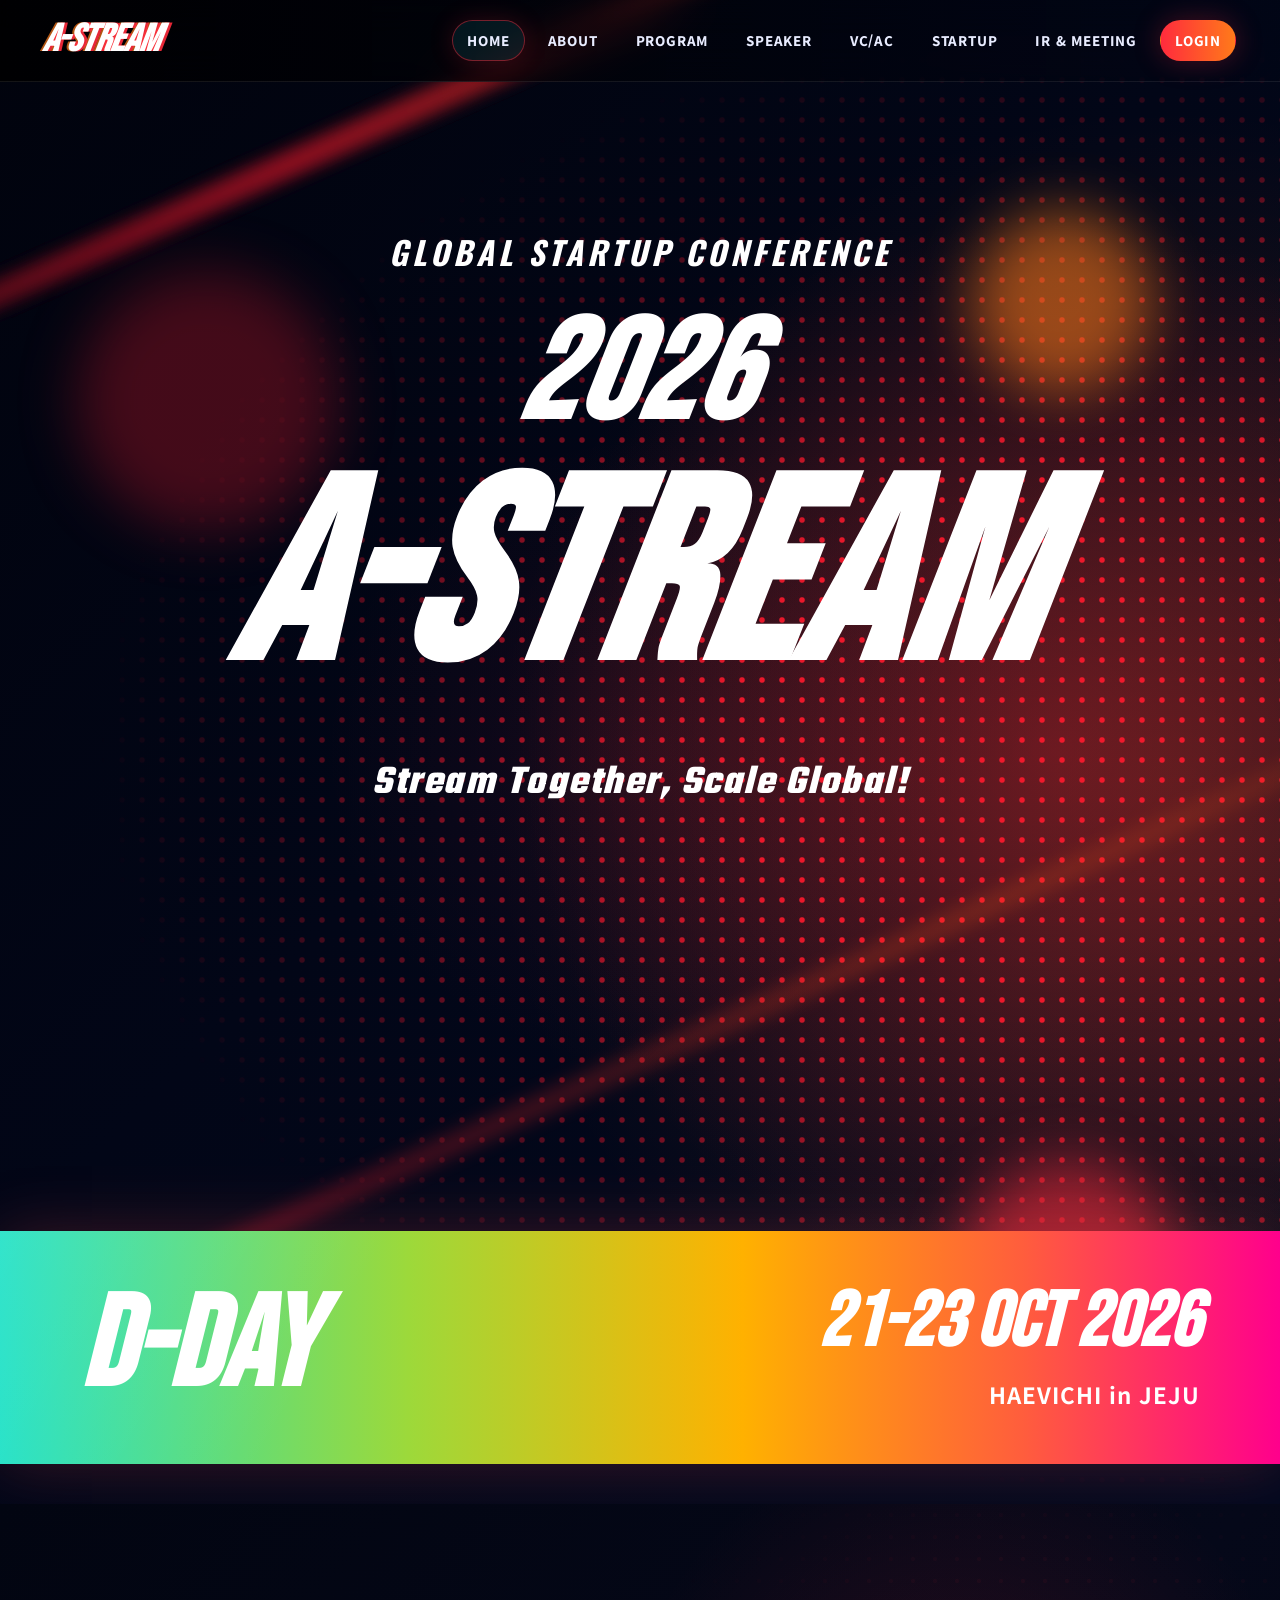
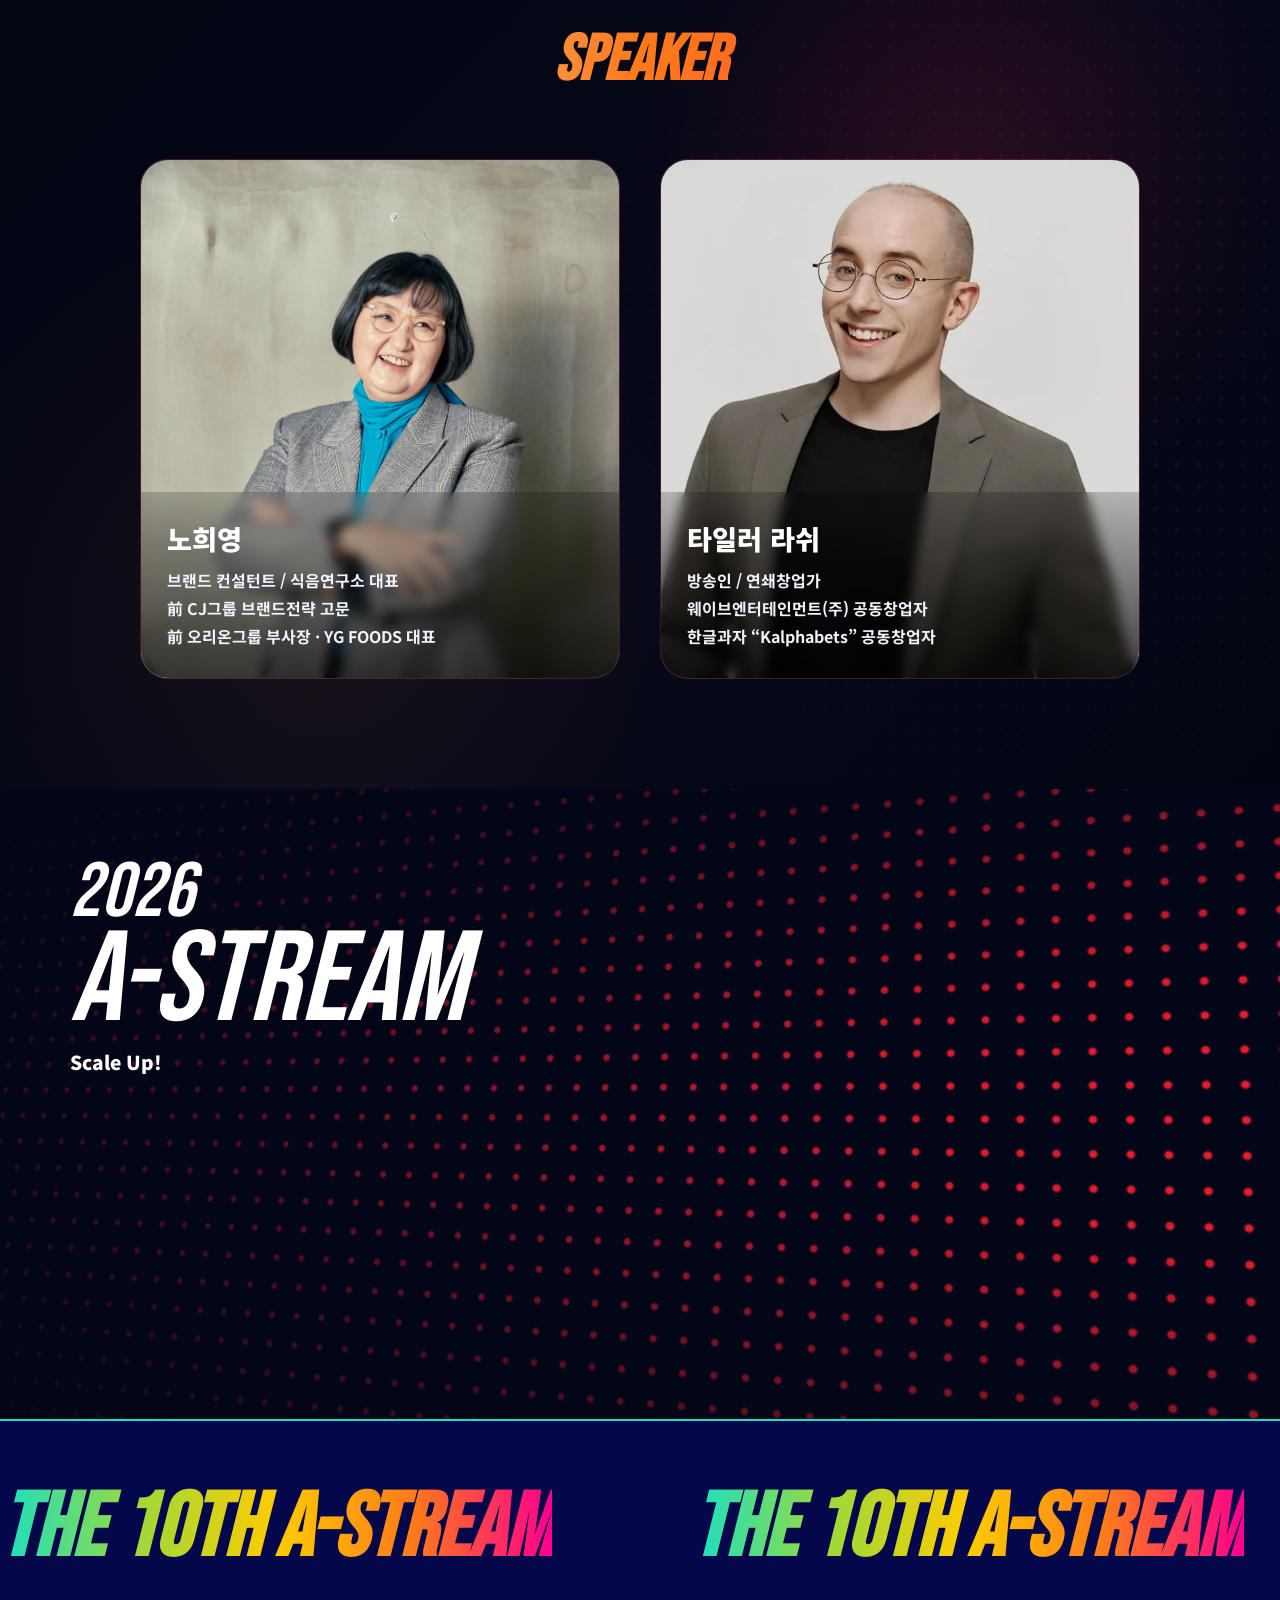
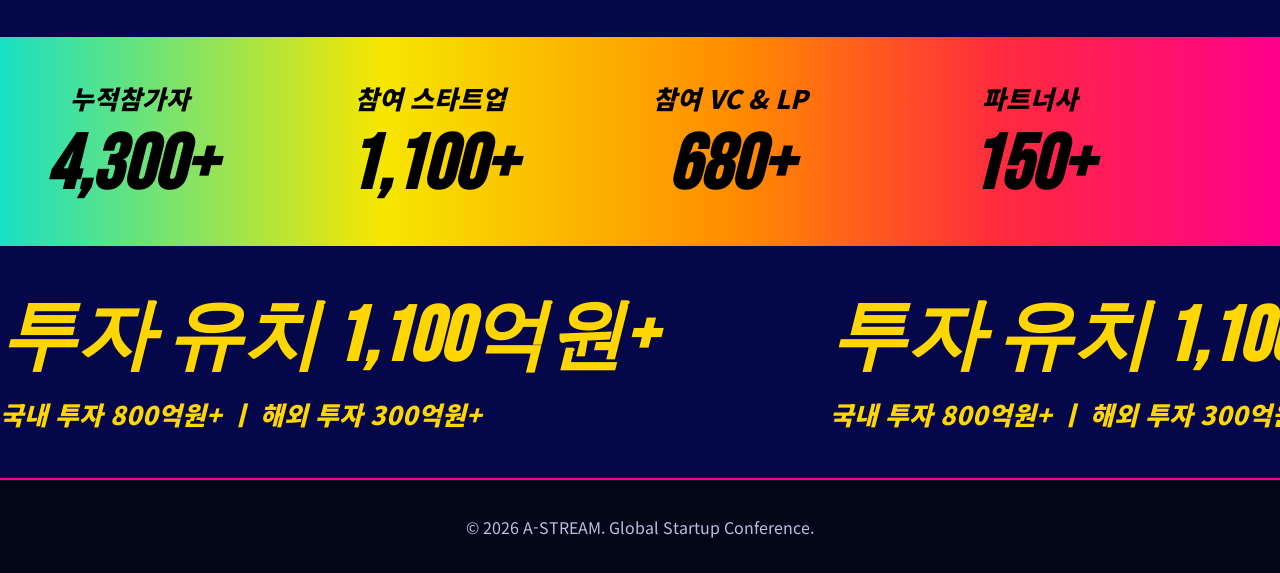
==== index.html @ cf8b380d "c" ====
<!DOCTYPE html>
<html lang="ko">
<head>
<meta charset="UTF-8">
<meta name="viewport" content="width=device-width, initial-scale=1.0">
<title>Home | A-STREAM</title>
<link rel="stylesheet" href="style.css?v=10">
</head>

<body>

<nav class="navbar">
  <a class="logo" href="index.html">A-STREAM</a>

  <div class="nav-links">
    <a href="index.html">Home</a>
    <a href="about.html">About</a>
    <a href="program.html">Program</a>
    <a href="speaker.html">Speaker</a>

    <div class="dropdown">
      <a href="vc-ac.html">VC/AC</a>

      <div class="dropdown-menu">
        <a href="global-vc.html">해외 VC/AC</a>
        <a href="korea-vc.html">국내 VC/AC</a>
      </div>
    </div>

    <a href="startup.html">Startup</a>
    <a href="ir-meeting.html">IR & Meeting</a>
    <a class="login-btn" href="login.html">Login</a>
  </div>

  <div class="menu-icon">☰</div>
</nav>

<section class="hero">

  <div class="hero-waves">
    <div class="orb one"></div>
    <div class="orb two"></div>
    <div class="orb three"></div>

    <div class="wave"></div>
    <div class="wave"></div>
    <div class="wave"></div>
    <div class="wave"></div>
  </div>

  <div class="hero-content">

    <div class="kicker">GLOBAL STARTUP CONFERENCE</div>

    <div class="year">2026</div>

    <div class="title">A-STREAM</div>

    <p class="subtitle">
      Stream Together, Scale Global!
    </p>

    <div class="slogan-banner">

      <div class="banner-left">
        <span>D-day</span>
      </div>

      <div class="banner-right">
        <h3>21-23 OCT 2026</h3>
        <p>HAEVICHI in JEJU</p>
      </div>

    </div>

  </div>

</section>

<section class="speaker-section">

  <h2 class="speaker-title">SPEAKER</h2>

  <div class="speaker-grid">

    <div class="speaker-card">
      <img src="images/노희영님.jpg" alt="노희영">

      <div class="speaker-info">
        <h3>노희영</h3>
        <p>브랜드 컨설턴트 / 식음연구소 대표</p>
        <p>前 CJ그룹 브랜드전략 고문</p>
        <p>前 오리온그룹 부사장 · YG FOODS 대표</p>
      </div>
    </div>

    <div class="speaker-card">
      <img src="images/타일러라쉬님.webp" alt="타일러 라쉬">

      <div class="speaker-info">
        <h3>타일러 라쉬</h3>
        <p>방송인 / 연쇄창업가</p>
        <p>웨이브엔터테인먼트(주) 공동창업자</p>
        <p>한글과자 “Kalphabets” 공동창업자</p>
      </div>
    </div>

  </div>

</section>

<section class="scaleup-banner">
  <div class="scaleup-content">
    <div class="scaleup-year">2026</div>
    <div class="scaleup-title">A-STREAM</div>
    <p>Scale Up!</p>
  </div>
</section>

<section class="impact-marquee">

  <section class="impact-bands">

  <div class="impact-band band-title">
    <div class="impact-scroll">
      <span>The 10th A-Stream</span>
      <span>The 10th A-Stream</span>
      <span>The 10th A-Stream</span>
      <span>The 10th A-Stream</span>
    </div>
  </div>

  <div class="impact-band band-color">
    <div class="impact-scroll">
      <div class="stat-item"><p>누적참가자</p><strong>4,300+</strong></div>
      <div class="stat-item"><p>참여 스타트업</p><strong>1,100+</strong></div>
      <div class="stat-item"><p>참여 VC & LP</p><strong>680+</strong></div>
      <div class="stat-item"><p>파트너사</p><strong>150+</strong></div>
      <div class="stat-item"><p>참여 국가</p><strong>12+</strong></div>

      <div class="stat-item"><p>누적참가자</p><strong>4,300+</strong></div>
      <div class="stat-item"><p>참여 스타트업</p><strong>1,100+</strong></div>
      <div class="stat-item"><p>참여 VC & LP</p><strong>680+</strong></div>
      <div class="stat-item"><p>파트너사</p><strong>150+</strong></div>
      <div class="stat-item"><p>참여 국가</p><strong>12+</strong></div>
    </div>
  </div>

  <div class="impact-band band-invest">
    <div class="impact-scroll">
      <div class="invest-item">
        <strong>투자 유치 1,100억원+</strong>
        <p>국내 투자 800억원+ ㅣ 해외 투자 300억원+</p>
      </div>

      <div class="invest-item">
        <strong>투자 유치 1,100억원+</strong>
        <p>국내 투자 800억원+ ㅣ 해외 투자 300억원+</p>
      </div>

      <div class="invest-item">
        <strong>투자 유치 1,100억원+</strong>
        <p>국내 투자 800억원+ ㅣ 해외 투자 300억원+</p>
      </div>
    </div>
  </div>


</section>


<footer class="footer">
  © 2026 A-STREAM. Global Startup Conference.
</footer>

<script src="script.js"></script>
</body>
</html>
---- style.css ----
@import url('https://fonts.googleapis.com/css2?family=Teko:wght@600;700&display=swap');
@import url('https://fonts.googleapis.com/css2?family=Bebas+Neue&family=Oswald:wght@400;500;600;700&family=Noto+Sans+KR:wght@300;400;500;700;900&family=Montserrat:wght@400;600;800;900&display=swap');

:root{
  --bg:#020616;
  --nav:rgba(2,4,13,.86);
  --red:#ff2b3d;
  --orange:#ff7a1a;
  --yellow:#ffd600;
  --cyan:#18e0c4;
  --pink:#ff008c;
  --white:#ffffff;
  --muted:#b8c2e0;
  --line:rgba(255,43,61,.22);
  --font-display:'Bebas Neue','Oswald',sans-serif;
  --font-body:'Noto Sans KR','Montserrat',sans-serif;
}

*{box-sizing:border-box;margin:0;padding:0}
html{scroll-behavior:smooth}
body{
  min-height:100vh;
  background:var(--bg);
  color:var(--white);
  font-family:var(--font-body);
  overflow-x:hidden;
}
a{text-decoration:none;color:inherit}

body::before{
  content:"";
  position:fixed;
  inset:0;
  z-index:-4;
  background:
    radial-gradient(circle at 78% 50%, rgba(255,43,61,.22), transparent 30%),
    radial-gradient(circle at 88% 70%, rgba(255,122,26,.15), transparent 36%),
    linear-gradient(135deg,#020616 0%,#050819 52%,#020616 100%);
}
body::after{
  content:"";
  position:fixed;
  inset:0;
  z-index:-3;
  background-image:radial-gradient(circle, rgba(255,30,45,.7) 2px, transparent 3px);
  background-size:26px 26px;
  mask-image:radial-gradient(ellipse at 80% 54%, black 0%, transparent 48%);
  opacity:.36;
  animation:bgParticleMove 18s linear infinite;
}

/* NAVBAR */
.navbar{
  position:fixed;
  top:0;left:0;right:0;
  z-index:1000;
  height:82px;
  display:flex;
  align-items:center;
  justify-content:space-between;
  padding:0 44px;
  background:linear-gradient(90deg,rgba(0,0,0,.84),rgba(2,6,22,.55));
  border-bottom:1px solid rgba(255,255,255,.08);
  backdrop-filter:blur(18px);
}
.logo{
  font-family:var(--font-display);
  font-style:italic;
  font-weight:900;
  font-size:2.4rem;
  line-height:.9;
  color:white;
  transform:skew(-8deg);
  text-shadow:3px 0 rgba(255,43,61,.9),-2px 0 rgba(255,122,26,.7);
}
.nav-links{display:flex;gap:8px;align-items:center}
.nav-links a,
.dropdown>a{
  padding:10px 14px;
  color:#e8ecff;
  font-size:.83rem;
  font-weight:800;
  letter-spacing:.8px;
  text-transform:uppercase;
  border:1px solid transparent;
  border-radius:999px;
}
.nav-links a:hover,
.nav-links a.active,
.dropdown>a:hover{
  border-color:rgba(255,43,61,.45);
  background:rgba(34,245,255,.09);
  box-shadow:0 0 24px rgba(255,43,61,.18);
}
.login-btn{
  background:linear-gradient(90deg,var(--red),var(--orange));
  color:white!important;
  box-shadow:0 0 28px rgba(255,43,61,.28);
}
.menu-icon{display:none;font-size:2rem}

/* DROPDOWN */
.dropdown{position:relative;display:flex;align-items:center}
.dropdown-menu{
  position:absolute;
  top:calc(100% + 14px);
  left:0;
  min-width:220px;
  background:rgba(5,8,25,.96);
  border:1px solid rgba(255,122,26,.25);
  border-radius:18px;
  padding:10px;
  opacity:0;
  visibility:hidden;
  transform:translateY(10px);
  transition:.25s ease;
  box-shadow:0 0 24px rgba(255,122,26,.12);
  backdrop-filter:blur(16px);
  z-index:99999;
}
.dropdown-menu a{
  display:block;
  padding:14px 16px;
  border-radius:12px;
  font-size:.95rem;
  font-weight:700;
  color:#f5f5f5;
  white-space:nowrap;
}
.dropdown-menu a:hover{
  background:linear-gradient(90deg,rgba(255,122,26,.15),rgba(255,43,61,.12));
  color:#ffd86b;
}
.dropdown:hover .dropdown-menu{opacity:1;visibility:visible;transform:translateY(0)}

/* HOME HERO */
.hero{
  min-height:135vh;
  position:relative;
  display:flex;
  align-items:flex-start;
  justify-content:center;
  overflow:hidden;
  padding:140px 40px 260px;
  background:
    radial-gradient(circle at center, rgba(255,40,60,.08), transparent 32%),
    linear-gradient(135deg,#01030d 0%,#020617 45%,#03091f 100%);
}
.hero::before{
  content:"";
  position:absolute;
  inset:-15%;
  z-index:0;
  background:
    radial-gradient(circle at 75% 50%, rgba(255,30,50,.32), transparent 34%),
    radial-gradient(circle at 82% 52%, rgba(255,120,20,.18), transparent 40%);
  animation:heroPulse 7s ease-in-out infinite alternate,heroMoodShift 16s ease-in-out infinite;
}
.hero::after{
  content:"";
  position:absolute;
  inset:-10%;
  z-index:1;
  background-image:radial-gradient(circle, rgba(255,25,45,.95) 2.2px, transparent 3.4px);
  background-size:20px 20px;
  opacity:.95;
  mask-image:radial-gradient(ellipse at 82% 50%, black 0%, black 22%, transparent 58%);
  animation:particleMove 10s linear infinite,particleFloat 6s ease-in-out infinite alternate,particleMood 18s ease-in-out infinite;
}
.hero-content{
  position:relative;
  z-index:3;
  width:100%;
  max-width:1900px;
  min-height:120vh;
  margin:0 auto;
  padding-top:90px;
  display:flex;
  flex-direction:column;
  align-items:center;
  justify-content:flex-start;
  text-align:center;
}
.kicker{
  color:white;
  font-family:'Oswald','Noto Sans KR',sans-serif;
  font-style:italic;
  font-weight:700;
  font-size:clamp(2rem,2.5vw,3rem);
  letter-spacing:4px;
  line-height:1.35;
  margin-bottom:34px;
}
.year,
.title{
  font-family:var(--font-display);
  font-style:italic;
  font-weight:900;
  color:white;
  transform:skew(-8deg);
  text-shadow:none;
}
.year{
  font-size:clamp(7rem,11vw,10rem);
  line-height:1;
  letter-spacing:3px;
  margin-bottom:18px;
}
.title{
  font-size:clamp(11rem,20vw,18rem);
  line-height:.92;
  letter-spacing:2px;
  margin-bottom:54px;
}
.subtitle{
  font-family:'Teko','Oswald','Noto Sans KR',sans-serif;
  font-style:italic;
  font-weight:700;
  color:white;
  font-size:clamp(2.2rem,3.2vw,3.4rem);
  max-width:1400px;
  line-height:1.35;
  letter-spacing:1.5px;
  margin:0 auto;
}
.hero-waves{position:absolute;inset:0;z-index:2;opacity:1;pointer-events:none}
.wave{
  position:absolute;
  width:180vw;
  height:16px;
  left:-40vw;
  background:linear-gradient(90deg,transparent,rgba(255,25,45,.95),rgba(255,85,25,.75),transparent);
  filter:blur(10px);
  opacity:.38;
  transform:rotate(-24deg);
  animation:waveMove 8s linear infinite,waveDrama 14s ease-in-out infinite;
}
.wave:nth-child(1){top:18%}
.wave:nth-child(2){top:35%;animation-duration:10s,16s}
.wave:nth-child(3){top:52%;animation-duration:12s,18s}
.wave:nth-child(4){top:70%;animation-duration:14s,20s}
.orb{position:absolute;border-radius:50%;filter:blur(28px);opacity:.55;animation:float 7s ease-in-out infinite alternate}
.orb.one{width:260px;height:260px;background:#7a1020;left:6%;top:18%}
.orb.two{width:180px;height:180px;background:var(--orange);right:10%;top:14%;animation-delay:1s}
.orb.three{width:220px;height:220px;background:var(--red);right:8%;bottom:8%;animation-delay:2s}

/* D-DAY BANNER */
.slogan-banner{
  width:100vw;
  margin:420px calc(50% - 50vw) -220px;
  display:flex;
  align-items:center;
  justify-content:space-between;
  padding:54px 80px;
  background:linear-gradient(90deg,#18e0c4 0%,#9dd93a 32%,#ffb100 58%,#ff5d3d 80%,#ff008c 100%);
  box-shadow:0 0 60px rgba(255,80,80,.22);
  overflow:hidden;
  position:relative;
  z-index:5;
}
.slogan-banner::after{
  content:"";
  position:absolute;
  inset:0;
  background:linear-gradient(120deg,rgba(255,255,255,.12),transparent 28%);
  pointer-events:none;
}
.banner-left span{
  font-family:var(--font-display);
  font-style:italic;
  font-weight:900;
  font-size:clamp(5rem,10vw,9rem);
  line-height:.9;
  color:white;
}
.banner-right{text-align:right}
.banner-right h3{
  font-family:var(--font-display);
  font-style:italic;
  font-size:clamp(3rem,6vw,5rem);
  line-height:1;
  color:white;
  margin-bottom:16px;
}
.banner-right p{color:white;font-size:1.4rem;font-weight:700;letter-spacing:1px}

/* SPEAKER SECTION */
.speaker-section{
  padding:110px 42px;
  position:relative;
  background:
    radial-gradient(circle at 75% 30%, rgba(255,43,61,.14), transparent 30%),
    radial-gradient(circle at 25% 80%, rgba(255,122,26,.08), transparent 35%),
    linear-gradient(135deg,#020511 0%,#050819 58%,#020511 100%);
}
.speaker-section::after{
  content:"";
  position:absolute;
  inset:0;
  z-index:0;
  background-image:radial-gradient(circle, rgba(255,43,61,.28) 1.6px, transparent 2.6px);
  background-size:22px 22px;
  mask-image:radial-gradient(circle at 82% 50%, black 0%, transparent 46%);
  opacity:.55;
  pointer-events:none;
}
.speaker-title{
  position:relative;
  z-index:1;
  text-align:center;
  font-family:var(--font-display);
  font-style:italic;
  font-size:clamp(2.4rem,5vw,4.7rem);
  margin-bottom:60px;
  background:linear-gradient(90deg,#ffffff,var(--orange),var(--red));
  -webkit-background-clip:text;
  background-clip:text;
  -webkit-text-fill-color:transparent;
  color:transparent;
}
.speaker-grid{
  position:relative;
  z-index:1;
  display:grid;
  grid-template-columns:repeat(2,1fr);
  gap:40px;
  max-width:1000px;
  margin:0 auto;
}
.speaker-card{
  position:relative;
  height:520px;
  overflow:hidden;
  background:linear-gradient(145deg,rgba(255,255,255,.1),rgba(255,255,255,.035));
  border:1px solid rgba(255,43,61,.18);
  border-radius:28px;
  box-shadow:none;
}
.speaker-card img{
  position:absolute;
  inset:0;
  width:100%;height:100%;
  object-fit:cover;
  object-position:center top;
  display:block;
}
.speaker-info{
  position:absolute;
  left:0;right:0;bottom:0;
  z-index:3;
  padding:26px;
  background:linear-gradient(180deg,rgba(0,0,0,.18),rgba(0,0,0,.72));
  backdrop-filter:blur(6px);
}
.speaker-info h3{font-size:1.7rem;margin-bottom:10px;font-weight:900}
.speaker-info p{margin:4px 0;font-weight:700;color:#f1f4ff}

/* IMPACT BANDS */
.impact-bands{
  width:100%;
  overflow:hidden;
  background:#04074a;
  border-top:2px solid var(--cyan);
  border-bottom:2px solid var(--pink);
}
.impact-band{width:100%;overflow:hidden}
.impact-scroll{display:flex;align-items:center;width:max-content;will-change:transform}
.impact-band:nth-child(1) .impact-scroll{animation:impactMoveLeft 24s linear infinite}
.impact-band:nth-child(2) .impact-scroll{animation:impactMoveRight 30s linear infinite}
.impact-band:nth-child(3) .impact-scroll{animation:impactMoveLeft 26s linear infinite}
.impact-band:hover .impact-scroll{animation-play-state:paused}
.band-title{background:#04074a;padding:54px 0}
.band-title span{
  white-space:nowrap;
  margin-right:140px;
  font-family:var(--font-display);
  font-style:italic;
  font-weight:900;
  font-size:clamp(4rem,7vw,7rem);
  background:linear-gradient(90deg,#18e0c4,#9dd93a,#ffcc00,#ff7a1a,#ff008c);
  -webkit-background-clip:text;
  background-clip:text;
  -webkit-text-fill-color:transparent;
}
.band-color{
  padding:42px 0;
  background:linear-gradient(90deg,#18e0c4 0%,#f7e600 30%,#ff8a00 58%,#ff2b3d 78%,#ff008c 100%);
}
.stat-item{min-width:260px;margin-right:40px;text-align:center;color:#000;font-style:italic}
.stat-item p{font-size:1.6rem;font-weight:900;margin-bottom:12px}
.stat-item strong{font-family:var(--font-display);font-size:clamp(4rem,6vw,6rem);line-height:1;color:#000}
.band-invest{padding:54px 0 46px;background:#04074a}
.invest-item{min-width:720px;margin-right:110px;color:var(--yellow);font-style:italic}
.invest-item strong{font-family:var(--font-display);font-size:clamp(4rem,6vw,6rem);line-height:1}
.invest-item p{margin-top:18px;font-size:1.6rem;font-weight:900}

/* COMMON SECTIONS */
.section{padding:110px 42px;position:relative}
.inner{max-width:1200px;margin:0 auto}
.section-head{display:flex;align-items:end;justify-content:space-between;gap:24px;margin-bottom:36px}
.eyebrow{font-family:var(--font-display);color:var(--red);letter-spacing:3px;font-size:.82rem}
h2{font-family:var(--font-display);font-size:clamp(2.4rem,5vw,4.7rem);margin-top:8px}
.desc{color:var(--muted);max-width:600px;line-height:1.8}
.grid{display:grid;grid-template-columns:repeat(3,1fr);gap:22px}
.card{
  min-height:230px;
  padding:28px;
  border-radius:28px;
  background:linear-gradient(145deg,rgba(255,255,255,.13),rgba(255,255,255,.04));
  border:1px solid rgba(255,43,61,.18);
  box-shadow:0 0 50px rgba(255,43,61,.07);
  transition:.3s;
  position:relative;
  overflow:hidden;
}
.card h3{position:relative;font-size:1.35rem;margin-bottom:14px}
.card p{position:relative;color:var(--muted);line-height:1.75}
.card .num{position:absolute;right:24px;bottom:14px;font-family:var(--font-display);font-size:4rem;opacity:.09}
.card:hover{transform:translateY(-10px);border-color:rgba(255,43,61,.5)}
.banner{
  margin-top:28px;
  padding:34px;
  border-radius:30px;
  background:linear-gradient(90deg,rgba(255,43,61,.18),rgba(124,60,255,.16),rgba(255,46,136,.14)),rgba(255,255,255,.04);
  border:1px solid rgba(255,255,255,.14);
  display:flex;
  justify-content:space-between;
  gap:20px;
  align-items:center;
}
.banner strong{font-family:var(--font-display);font-size:1.8rem}
.btn{
  display:inline-flex;
  align-items:center;
  justify-content:center;
  min-width:180px;
  padding:15px 24px;
  border-radius:999px;
  font-weight:900;
  border:1px solid rgba(255,255,255,.16);
}
.btn.primary{color:white;background:linear-gradient(90deg,var(--red),var(--orange));box-shadow:0 0 30px rgba(255,43,61,.38)}
.btn.ghost{color:white;background:rgba(255,255,255,.06);border-color:rgba(255,43,61,.4)}

/* OTHER PAGES */
.page-hero{
  min-height:52vh;
  padding:140px 42px 70px;
  display:flex;
  align-items:center;
  justify-content:center;
  text-align:center;
  background:
    radial-gradient(circle at 70% 20%, rgba(255,43,61,.24), transparent 30%),
    radial-gradient(circle at 20% 70%, rgba(255,122,26,.12), transparent 32%),
    linear-gradient(135deg,#020511 0%,#050819 58%,#020511 100%);
}
.page-hero h1{
  font-family:var(--font-display);
  font-size:clamp(3rem,8vw,7rem);
  background:linear-gradient(90deg,#ffffff,var(--orange),var(--red));
  -webkit-background-clip:text;
  background-clip:text;
  -webkit-text-fill-color:transparent;
  color:transparent;
  text-align:center;
}
.page-hero p{color:var(--muted);font-size:1.15rem;margin:14px auto 0;max-width:760px;text-align:center}
.table{width:100%;border-collapse:collapse;overflow:hidden;border-radius:24px;background:rgba(255,255,255,.06)}
.table th,.table td{padding:18px;border-bottom:1px solid rgba(255,255,255,.08);text-align:left}
.table th{color:var(--red);font-family:var(--font-display)}
.login-box{max-width:460px;margin:0 auto;padding:34px;border-radius:30px;background:rgba(255,255,255,.08);border:1px solid rgba(255,43,61,.2)}
.input{width:100%;margin:10px 0;padding:15px;border-radius:14px;border:1px solid rgba(255,255,255,.14);background:rgba(0,0,0,.25);color:white}
.footer{padding:34px 42px;border-top:1px solid rgba(255,255,255,.08);color:var(--muted);text-align:center}
.reveal{opacity:0;transform:translateY(24px);transition:1s}
.reveal.visible{opacity:1;transform:translateY(0)}

/* SPEAKER PAGE */
.speaker-page{
  padding:140px 60px 100px;
  background:
    radial-gradient(circle at 70% 20%, rgba(255,43,61,.24), transparent 30%),
    radial-gradient(circle at 20% 70%, rgba(255,122,26,.12), transparent 32%),
    linear-gradient(135deg,#020511 0%,#050819 58%,#020511 100%);
  text-align:center;
}
.speaker-page-title{
  text-align:center;
  font-family:var(--font-display);
  font-size:clamp(3rem,8vw,7rem);
  letter-spacing:2px;
  margin-bottom:80px;
  background:linear-gradient(90deg,#ffffff,var(--orange),var(--red));
  -webkit-background-clip:text;
  background-clip:text;
  -webkit-text-fill-color:transparent;
  color:transparent;
}
.speaker-page-title::after{content:"";display:block;width:90px;height:3px;margin:18px auto 0;background:linear-gradient(90deg,var(--red),var(--orange));border-radius:999px;box-shadow:0 0 18px rgba(255,43,61,.55)}
.speaker-detail{
  display:grid;
  grid-template-columns:220px 1fr;
  gap:40px;
  align-items:center;
  max-width:950px;
  margin:0 auto 80px;
  padding:28px;
  border-radius:28px;
  background:linear-gradient(145deg,rgba(255,255,255,.13),rgba(255,255,255,.04));
  border:1px solid rgba(255,43,61,.18);
  box-shadow:0 0 50px rgba(255,43,61,.07);
  text-align:left;
}
.speaker-detail.reverse{grid-template-columns:220px 1fr}
.speaker-detail.reverse .speaker-photo{order:1}
.speaker-detail.reverse .speaker-text{order:2}
.speaker-photo{width:220px;height:300px;border-radius:18px;overflow:hidden;background:#111;box-shadow:0 0 25px rgba(255,43,61,.12)}
.speaker-photo img{width:100%;height:100%;object-fit:cover;object-position:center top;display:block}
.speaker-text h2{font-family:var(--font-display);font-size:2rem;margin-bottom:10px}
.speaker-text h3{color:#ff9a1f;font-size:1.1rem;margin-bottom:22px}
.speaker-text .topic{color:#ffb347;font-weight:900;font-size:1.1rem;margin-bottom:22px}
.speaker-text p{color:white;line-height:1.8;font-size:1rem;margin-bottom:18px}
.speaker-text ul{padding-left:20px;color:var(--muted);line-height:1.8;font-weight:700}

/* ABOUT PAGE */
.about-visual-hero{
  min-height:100vh;
  position:relative;
  overflow:hidden;
  padding:150px 42px 90px;
  display:flex;
  align-items:center;
  justify-content:center;
  background:
    radial-gradient(circle at 75% 45%, rgba(255,43,61,.28), transparent 32%),
    radial-gradient(circle at 88% 55%, rgba(255,122,26,.18), transparent 38%),
    linear-gradient(135deg,#01030d 0%,#020617 45%,#03091f 100%);
}
.about-visual-hero::before{
  content:"";
  position:absolute;
  inset:0;
  background-image:radial-gradient(circle, rgba(255,25,45,.95) 2.2px, transparent 3.4px);
  background-size:20px 20px;
  opacity:.9;
  mask-image:radial-gradient(ellipse at 82% 50%, black 0%, black 25%, transparent 62%);
  animation:aboutDotFlow 18s linear infinite;
}
.about-visual-hero::after{content:"";position:absolute;inset:0;background:linear-gradient(90deg,rgba(1,2,8,.92) 0%,rgba(1,2,8,.62) 38%,rgba(1,2,8,.25) 65%,rgba(1,2,8,.45) 100%);pointer-events:none}
.about-visual-content{position:relative;z-index:2;width:100%;max-width:1050px;text-align:center}
.about-visual-content h1{font-family:var(--font-display);font-style:italic;font-size:clamp(4rem,9vw,8rem);color:white;line-height:.9;margin-bottom:60px;letter-spacing:2px;text-shadow:0 0 18px rgba(255,255,255,.24),0 0 40px rgba(255,43,61,.28)}
.about-info-table{max-width:1000px;margin:0 auto;display:grid;gap:28px;text-align:left}
.about-info-row{display:grid;grid-template-columns:190px 1fr;gap:40px;align-items:center;color:white;font-family:'Oswald','Noto Sans KR',sans-serif;font-style:italic}
.about-info-row strong{font-size:clamp(1.8rem,3vw,2.8rem);font-weight:900;text-align:right;color:white;text-shadow:2px 0 rgba(255,43,61,.85),-2px 0 rgba(255,122,26,.65)}
.about-info-row span{font-size:clamp(1.6rem,3vw,2.6rem);font-weight:900;color:white;text-shadow:2px 0 rgba(255,43,61,.85),-2px 0 rgba(255,122,26,.65)}
.about-blobs span{position:absolute;z-index:1;width:110px;height:110px;border-radius:50%;background:var(--red);filter:blur(8px);opacity:.55;animation:blobFloat 7s ease-in-out infinite alternate}
.about-blobs span:nth-child(1){left:-30px;top:18%;width:160px;height:160px}
.about-blobs span:nth-child(2){right:18%;top:4%;width:130px;height:130px;background:var(--orange)}
.about-blobs span:nth-child(3){right:7%;top:28%;width:70px;height:70px}
.about-blobs span:nth-child(4){left:17%;top:10%;width:130px;height:130px;background:var(--orange)}

/* PROGRAM PAGE */
.program-page{padding:150px 52px 100px;min-height:100vh;background:radial-gradient(circle at 78% 45%, rgba(255,43,61,.18), transparent 34%),linear-gradient(135deg,#020616 0%,#050819 55%,#020616 100%)}
.program-title{max-width:1500px;margin:0 auto 42px}
.program-title p{color:var(--orange);font-weight:900;letter-spacing:2px;margin-bottom:18px}
.program-title h1{font-family:var(--font-display);font-style:italic;font-size:clamp(4rem,8vw,7rem);line-height:.9;color:white}
.program-title h1 span{color:var(--red)}
.program-title h4{margin-top:18px;color:white;font-size:1.2rem;font-weight:900}
.program-title.small{text-align:center}
.program-day{max-width:1500px;margin:0 auto 22px;font-family:'Oswald','Noto Sans KR',sans-serif;font-style:italic;font-size:2rem;font-weight:900;color:white}
.program-day strong{color:#00f5d4;margin-right:12px}
.day-two{margin-top:70px}
.program-table-wrap{max-width:1500px;margin:0 auto;overflow-x:auto}
.program-table{width:100%;border-collapse:collapse;color:white;font-weight:900;font-size:1.05rem}
.program-table thead{background:rgba(255,255,255,.09);border-top:1px solid rgba(255,255,255,.65);border-bottom:1px solid rgba(255,255,255,.65)}
.program-table th{padding:24px 18px;text-align:center;font-size:1.25rem;color:white}
.program-table td{padding:24px 18px;border-bottom:1px solid rgba(255,255,255,.45);text-align:center;line-height:1.6}
.program-table td:first-child{width:170px;white-space:nowrap}
.program-table .highlight{color:#00f5d4}
.program-table tr:hover{background:rgba(255,43,61,.07)}
.program-detail-page{padding:100px 52px;background:radial-gradient(circle at 75% 30%, rgba(255,43,61,.14), transparent 34%),linear-gradient(135deg,#020511 0%,#050819 58%,#020511 100%)}
.program-card-grid{max-width:1200px;margin:0 auto;display:grid;grid-template-columns:repeat(3,1fr);gap:22px}
.program-card-grid div{min-height:190px;padding:26px;border-radius:24px;background:linear-gradient(145deg,rgba(255,255,255,.11),rgba(255,255,255,.035));border:1px solid rgba(255,43,61,.18)}
.program-card-grid h3{color:var(--orange);font-family:var(--font-display);font-size:1.5rem;margin-bottom:14px}
.program-card-grid p{color:#dfe5ff;line-height:1.7;font-weight:700}

/* IR & MEETING */
.meeting-hero{min-height:75vh;padding:150px 42px 100px;display:flex;align-items:center;justify-content:center;text-align:center;position:relative;overflow:hidden;background:linear-gradient(135deg,#020511 0%,#050819 55%,#020511 100%)}
.meeting-bg{position:absolute;inset:-10%;background-image:radial-gradient(circle, rgba(255,43,61,.8) 2px, transparent 3px);background-size:28px 28px;opacity:.9;animation:meetingFlow 18s linear infinite;mask-image:radial-gradient(circle at 70% 45%, black 0%, black 35%, transparent 70%)}
.meeting-hero::after{content:"";position:absolute;inset:0;background:linear-gradient(90deg,rgba(0,0,0,.92),rgba(0,0,0,.4),rgba(0,0,0,.7))}
.meeting-hero-content{position:relative;z-index:2;max-width:950px}
.meeting-label{color:var(--orange);font-weight:900;letter-spacing:2px;margin-bottom:16px}
.meeting-hero h1{font-family:var(--font-display);font-style:italic;font-size:clamp(4rem,10vw,9rem);line-height:.9;margin-bottom:24px;color:white;text-shadow:0 0 15px rgba(255,255,255,.15),0 0 35px rgba(255,43,61,.25)}
.meeting-hero p{color:#f1f1f1;line-height:1.8;font-size:1.1rem}
.meeting-hero-buttons{margin-top:34px;display:flex;justify-content:center;gap:14px;flex-wrap:wrap}
.meeting-system{padding:120px 42px;background:linear-gradient(135deg,#020511 0%,#060922 55%,#020511 100%)}
.meeting-system-head{max-width:1100px;margin:0 auto 70px}
.meeting-system-head h2{font-size:clamp(2.8rem,6vw,5.5rem);color:white}
.meeting-system-head p{color:#bfc7e8;line-height:1.8;max-width:780px}
.meeting-dashboard{max-width:1450px;margin:0 auto;display:grid;grid-template-columns:.75fr 1.8fr;gap:36px}
.dashboard-panel{padding:22px;border-radius:28px;background:linear-gradient(145deg,rgba(255,255,255,.12),rgba(255,255,255,.04));border:1px solid rgba(255,122,26,.22);backdrop-filter:blur(14px);box-shadow:0 0 60px rgba(255,43,61,.14)}
.panel-top{display:flex;justify-content:space-between;align-items:center;margin-bottom:24px;color:white}.panel-top span{font-size:1.4rem;font-weight:900}.panel-top small{color:#ffb347;font-weight:800}
.calendar-box{padding:20px;border-radius:22px;background:rgba(255,255,255,.08)}.calendar-header{text-align:center;color:white;font-weight:900;margin-bottom:18px}.calendar-days,.month-grid{display:grid;grid-template-columns:repeat(7,1fr);gap:8px}.calendar-days span{text-align:center;color:#ffb347;font-size:.75rem;font-weight:800}.month-grid div{min-height:54px;border-radius:12px;background:rgba(255,255,255,.06);color:white;display:flex;flex-direction:column;justify-content:center;align-items:center;font-weight:800}.event-day{background:var(--red)!important;box-shadow:0 0 20px rgba(255,43,61,.5)}.event-day.orange{background:var(--orange)!important}.event-day.red{background:#a40d24!important}.event-day span{font-size:.6rem;margin-top:4px}
.meeting-list{margin-top:24px;display:grid;gap:12px}.meeting-list div{padding:15px 16px;border-radius:14px;background:rgba(255,255,255,.06);display:flex;justify-content:space-between;gap:14px}.meeting-list strong{color:#ffb347}.meeting-list span{color:white}
.filter-row{display:grid;grid-template-columns:repeat(4,1fr);gap:10px;margin-bottom:18px}.filter-row span{padding:12px;border-radius:12px;background:rgba(255,255,255,.08);color:white;text-align:center;font-weight:700}
.schedule-table{display:grid;grid-template-columns:1.2fr repeat(4,1fr);gap:8px}.table-head,.company,.slot{min-height:58px;border-radius:12px;display:flex;align-items:center;justify-content:center;text-align:center;padding:12px;font-weight:800}.table-head{background:rgba(255,255,255,.12);color:#ffb347}.company{background:rgba(255,255,255,.08);color:white}.slot{color:#101020}.slot.orange{background:#ffb347}.slot.purple{background:#cdb7ff}.slot.green{background:#bdf5c0}.slot.pink{background:#ffbfd1}.slot.gray{background:#ededed}
.meeting-features{padding:110px 42px;background:#020616}

/* BUYER BOARD */
.status-tags{display:flex;flex-wrap:wrap;gap:8px;margin-bottom:18px}.tag{padding:6px 9px;border-radius:6px;font-size:.72rem;font-weight:900;color:#111}.tag.green{background:#b8f5bd}.tag.orange{background:#ffb347}.tag.purple{background:#d4c2ff}.tag.pink{background:#ffb6c8}.tag.gray{background:#e8e8e8}.tag.blue{background:#b8e5ff}
.dashboard-filters{display:grid;grid-template-columns:repeat(5,1fr);gap:8px;margin-bottom:12px}.dashboard-filters select,.dashboard-search select,.dashboard-search input{width:100%;padding:10px;border-radius:8px;border:1px solid rgba(255,255,255,.18);background:rgba(255,255,255,.08);color:white;font-weight:700}.dashboard-filters option,.dashboard-search option{color:#111}.dashboard-search{display:grid;grid-template-columns:1.2fr .8fr 1fr .7fr .9fr;gap:8px;align-items:center;margin-bottom:18px}.dashboard-search span{color:#e8ecff;font-weight:800;font-size:.85rem}.dashboard-search button{padding:10px;border-radius:8px;border:none;background:#53627c;color:white;font-weight:900;cursor:pointer}.board-count{color:white;font-size:.9rem;margin-bottom:10px}.board-count strong{color:#4da3ff}
.buyer-board{display:grid;grid-template-columns:.45fr 1fr .7fr repeat(7,1fr);gap:4px;min-width:1200px}.board-head{background:rgba(255,255,255,.14);color:white;min-height:48px;display:flex;align-items:center;justify-content:center;text-align:center;font-size:.78rem;font-weight:900}.board-cell,.board-slot{min-height:72px;padding:8px;border-radius:4px;display:flex;align-items:center;justify-content:center;text-align:center;font-size:.78rem;font-weight:800}.board-cell{background:rgba(255,255,255,.08);color:#e8ecff}.company-name{flex-direction:column;gap:5px}.company-name span{color:#4da3ff;font-size:.7rem}.board-slot{color:#111}.board-slot.orange{background:#ffbd7a}.board-slot.purple{background:#d9c7ff}.board-slot.pink{background:#ffc3cb}.board-slot.green{background:#bdf5a6}.board-slot.mint{background:#d4fff3}.dashboard-panel.wide{overflow-x:auto}.board-summary{margin-top:28px;display:grid;grid-template-columns:repeat(4,1fr);gap:14px}.board-summary div{min-height:120px;border-radius:18px;background:linear-gradient(145deg,rgba(255,255,255,.13),rgba(255,255,255,.045));border:1px solid rgba(255,122,26,.18);display:flex;flex-direction:column;align-items:center;justify-content:center;box-shadow:0 0 24px rgba(255,43,61,.08)}.board-summary strong{font-family:var(--font-display);font-size:2.5rem;color:#ffb347;line-height:1}.board-summary span{margin-top:8px;color:#e8ecff;font-weight:800;font-size:.9rem}

/* ANIMATIONS */
@keyframes bgParticleMove{from{transform:translateX(0)}to{transform:translateX(-120px)}}
@keyframes particleMove{0%{transform:translateX(0) translateY(0)}100%{transform:translateX(-140px) translateY(60px)}}
@keyframes particleFloat{0%{transform:scale(1)}100%{transform:scale(1.12)}}
@keyframes particleMood{0%{background-size:22px 22px;opacity:.85;filter:blur(0)}30%{background-size:18px 18px;opacity:1;filter:blur(.2px)}65%{background-size:30px 30px;opacity:.7;filter:blur(.6px)}100%{background-size:22px 22px;opacity:.85;filter:blur(0)}}
@keyframes heroPulse{0%{transform:scale(1);opacity:.9}100%{transform:scale(1.08);opacity:1}}
@keyframes heroMoodShift{0%{background:radial-gradient(circle at 72% 48%, rgba(255,30,50,.28), transparent 34%),radial-gradient(circle at 82% 52%, rgba(255,120,20,.14), transparent 42%)}35%{background:radial-gradient(circle at 62% 42%, rgba(255,43,61,.35), transparent 34%),radial-gradient(circle at 88% 60%, rgba(255,122,26,.2), transparent 42%)}70%{background:radial-gradient(circle at 80% 56%, rgba(255,20,70,.32), transparent 36%),radial-gradient(circle at 68% 36%, rgba(255,90,20,.18), transparent 40%)}100%{background:radial-gradient(circle at 72% 48%, rgba(255,30,50,.28), transparent 34%),radial-gradient(circle at 82% 52%, rgba(255,120,20,.14), transparent 42%)}}
@keyframes waveMove{0%{transform:translateX(-20%) rotate(-24deg)}100%{transform:translateX(20%) rotate(-24deg)}}
@keyframes waveDrama{0%{opacity:.25;filter:blur(12px)}40%{opacity:.65;filter:blur(8px)}75%{opacity:.38;filter:blur(16px)}100%{opacity:.25;filter:blur(12px)}}
@keyframes float{0%{transform:translateY(0) translateX(0)}100%{transform:translateY(35px) translateX(18px)}}
@keyframes impactMoveLeft{from{transform:translateX(0)}to{transform:translateX(-50%)}}
@keyframes impactMoveRight{from{transform:translateX(-50%)}to{transform:translateX(0)}}
@keyframes aboutDotFlow{from{transform:translateX(0) translateY(0)}to{transform:translateX(-120px) translateY(35px)}}
@keyframes blobFloat{from{transform:translateY(0) scale(1)}to{transform:translateY(28px) scale(1.08)}}
@keyframes meetingFlow{0%{transform:translateX(0) translateY(0)}100%{transform:translateX(-120px) translateY(40px)}}

/* RESPONSIVE */
@media(max-width:1100px){
  .impact-stats{grid-template-columns:repeat(2,1fr)}
}
@media(max-width:900px){
  .navbar{padding:0 22px}
  .nav-links{display:none}
  .menu-icon{display:block}
  .hero{min-height:auto;padding:130px 24px 120px}
  .hero-content{min-height:auto;max-width:100%;padding-top:60px}
  .kicker{font-size:1rem;letter-spacing:2px}
  .year{font-size:clamp(3.3rem,13vw,5rem)}
  .title{font-size:clamp(4.6rem,18vw,6.8rem)}
  .subtitle{font-size:2rem}
  .slogan-banner{margin:140px calc(50% - 50vw) -80px;flex-direction:column;align-items:flex-start;gap:24px;padding:28px}
  .banner-right{text-align:left}
  .banner-left span{font-size:4rem}
  .banner-right h3{font-size:2.2rem}
  .banner-right p{font-size:1rem}
  .speaker-grid,.grid,.program-card-grid{grid-template-columns:1fr}
  .section-head,.banner{display:block}
  .speaker-detail,.speaker-detail.reverse{grid-template-columns:1fr}
  .speaker-detail.reverse .speaker-photo,.speaker-detail.reverse .speaker-text{order:initial}
  .speaker-photo{width:100%;height:420px}
  .about-info-row{grid-template-columns:1fr;gap:8px;text-align:center}
  .about-info-row strong{text-align:center;font-size:1.4rem}
  .about-info-row span{font-size:1.6rem}
  .program-page,.program-detail-page{padding:130px 22px 80px}
  .program-table{min-width:850px;font-size:.95rem}
  .program-day{font-size:1.4rem}
  .meeting-dashboard{grid-template-columns:1fr}
  .filter-row,.schedule-table,.dashboard-filters,.dashboard-search{grid-template-columns:1fr}
  .buyer-board{min-width:900px}
  .board-summary{grid-template-columns:1fr 1fr}
}
@media(max-width:700px){
  .board-summary{grid-template-columns:1fr}
  .stat-item{min-width:220px}
  .invest-item{min-width:520px}
}

.scaleup-banner::before{
  content:"";

  position:absolute;
  inset:-20%;

  background:
    radial-gradient(circle, rgba(255,30,50,.95) 2px, transparent 3px);

  background-size:22px 22px;

  opacity:.95;

  transform:
    perspective(1200px)
    rotateY(-18deg)
    rotateX(8deg)
    scale(1.4);

  mask-image:
    radial-gradient(
      ellipse at 82% 50%,
      black 0%,
      black 12%,
      rgba(0,0,0,.95) 18%,
      rgba(0,0,0,.8) 24%,
      rgba(0,0,0,.6) 32%,
      rgba(0,0,0,.3) 45%,
      transparent 70%
    );
}

/* =========================
   SCALE UP BANNER - IMAGE BACKGROUND
========================= */

.scaleup-banner{
  min-height:70vh;
  position:relative;
  overflow:hidden;

  display:flex;
  align-items:flex-start;
  justify-content:flex-start;

  padding:70px;

  background-image:url("images/scaleup-bg.png");
  background-size:cover;
  background-position:center;
  background-repeat:no-repeat;
}

.scaleup-content{
  position:relative;
  z-index:2;
  text-align:left;
  color:white;
}

.scaleup-year{
  font-family:var(--font-display);
  font-style:italic;
  font-size:clamp(3rem,6vw,6rem);
  line-height:.9;
}

.scaleup-title{
  font-family:var(--font-display);
  font-style:italic;
  font-size:clamp(4.5rem,10vw,10rem);
  line-height:.85;
}

.scaleup-content p{
  margin-top:12px;
  font-family:var(--font-body);
  font-weight:900;
  font-size:1.2rem;
}
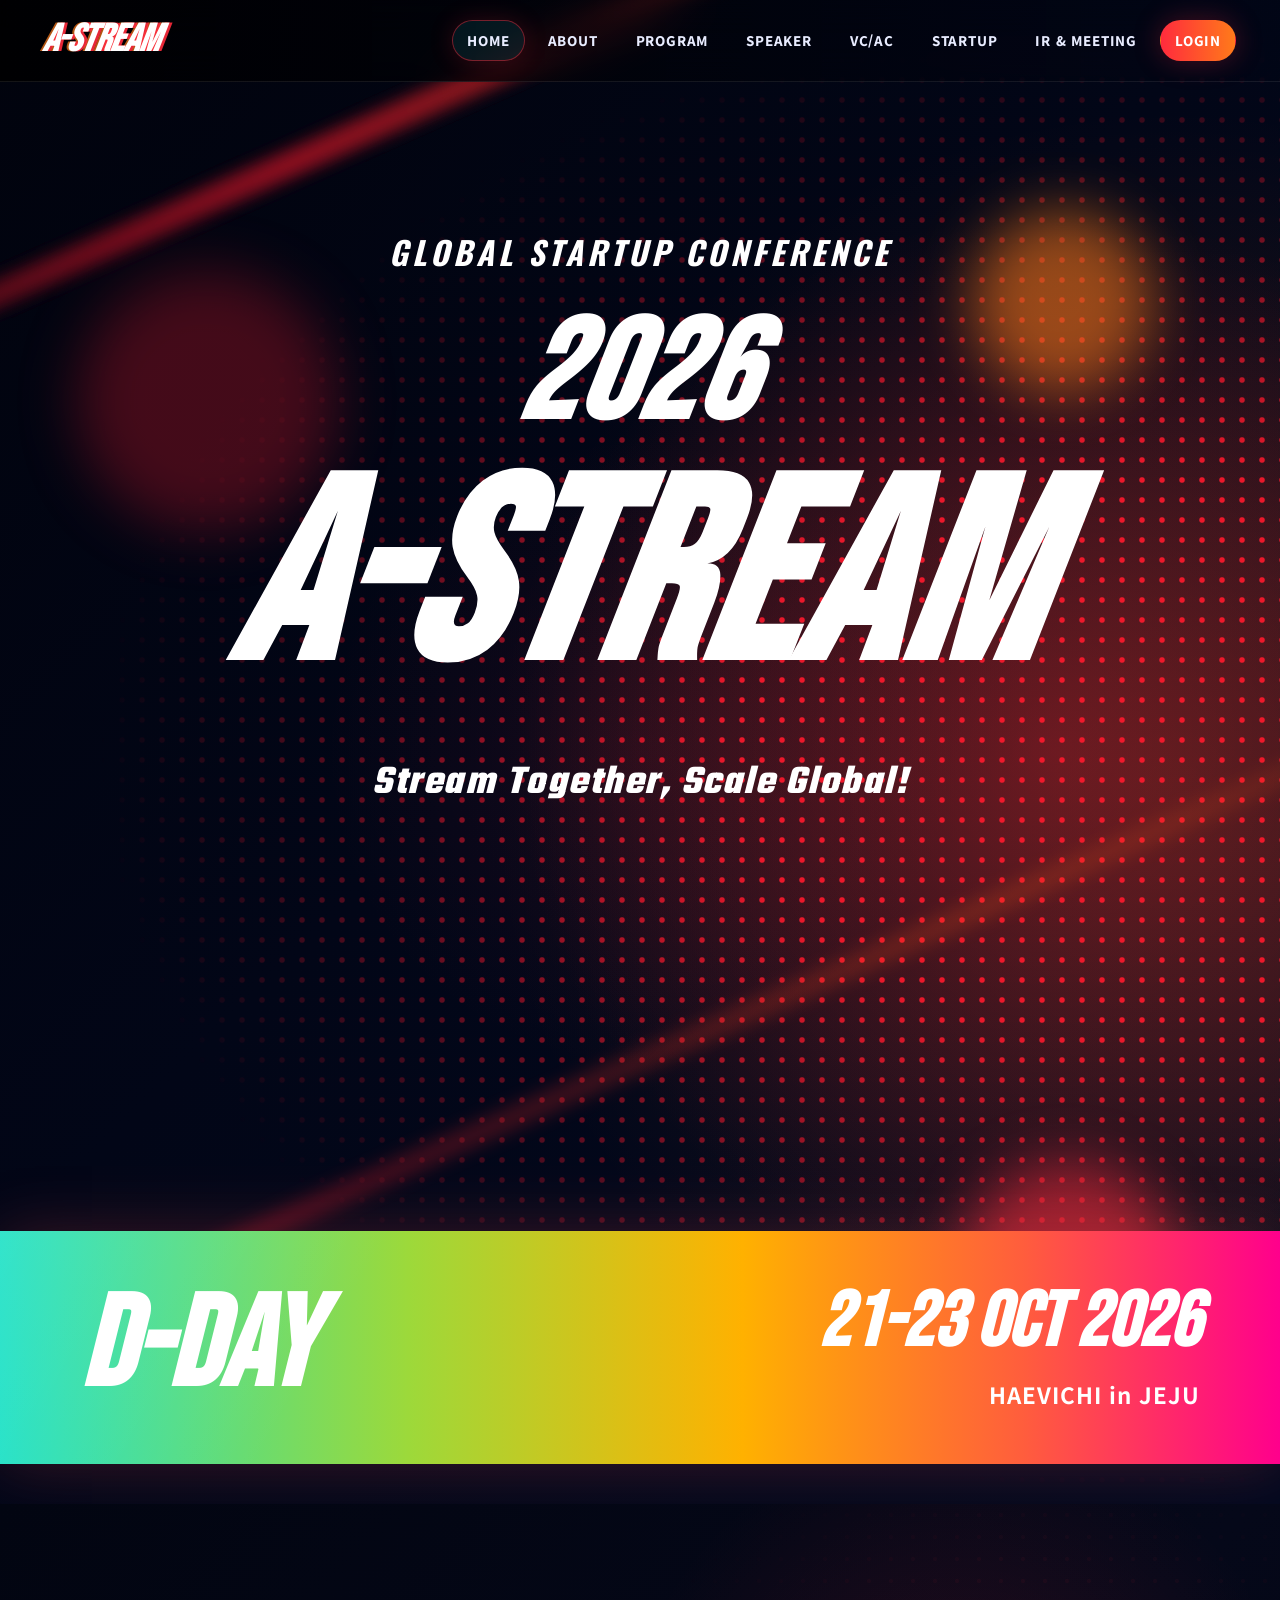
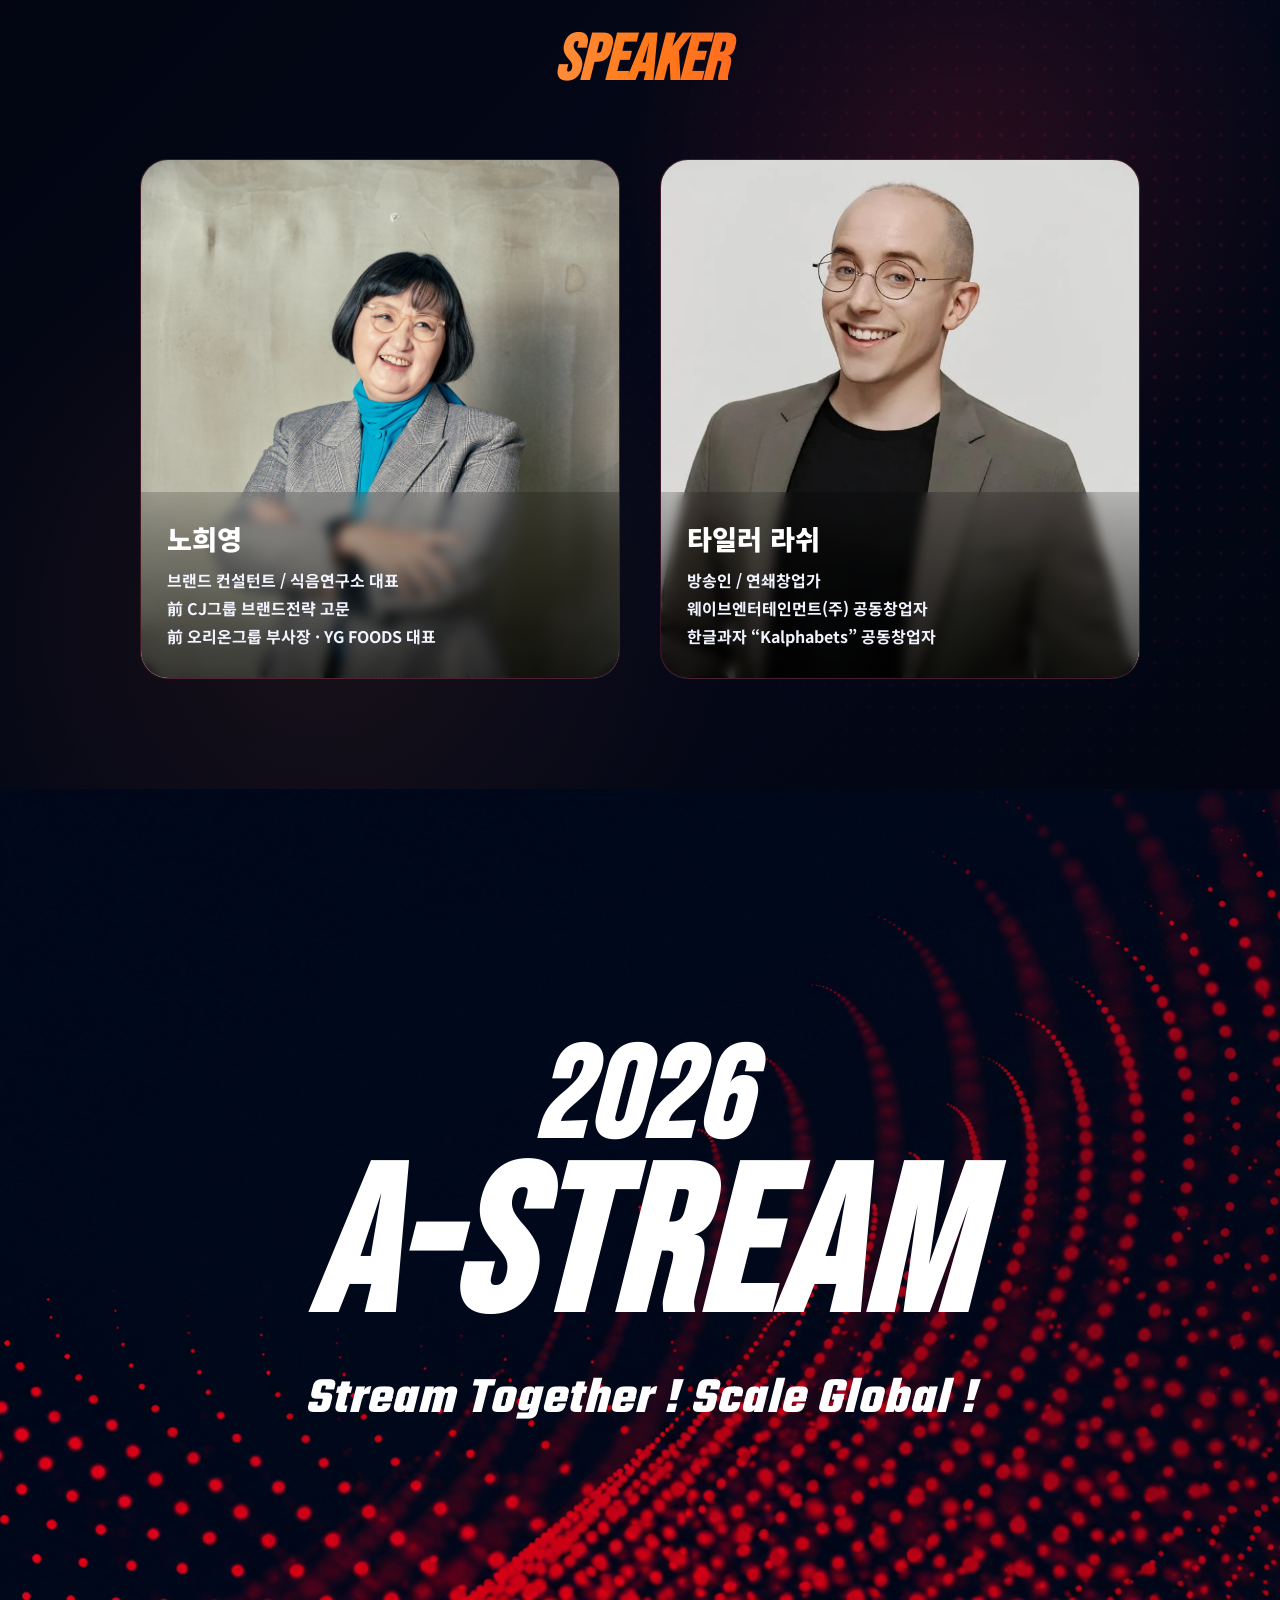
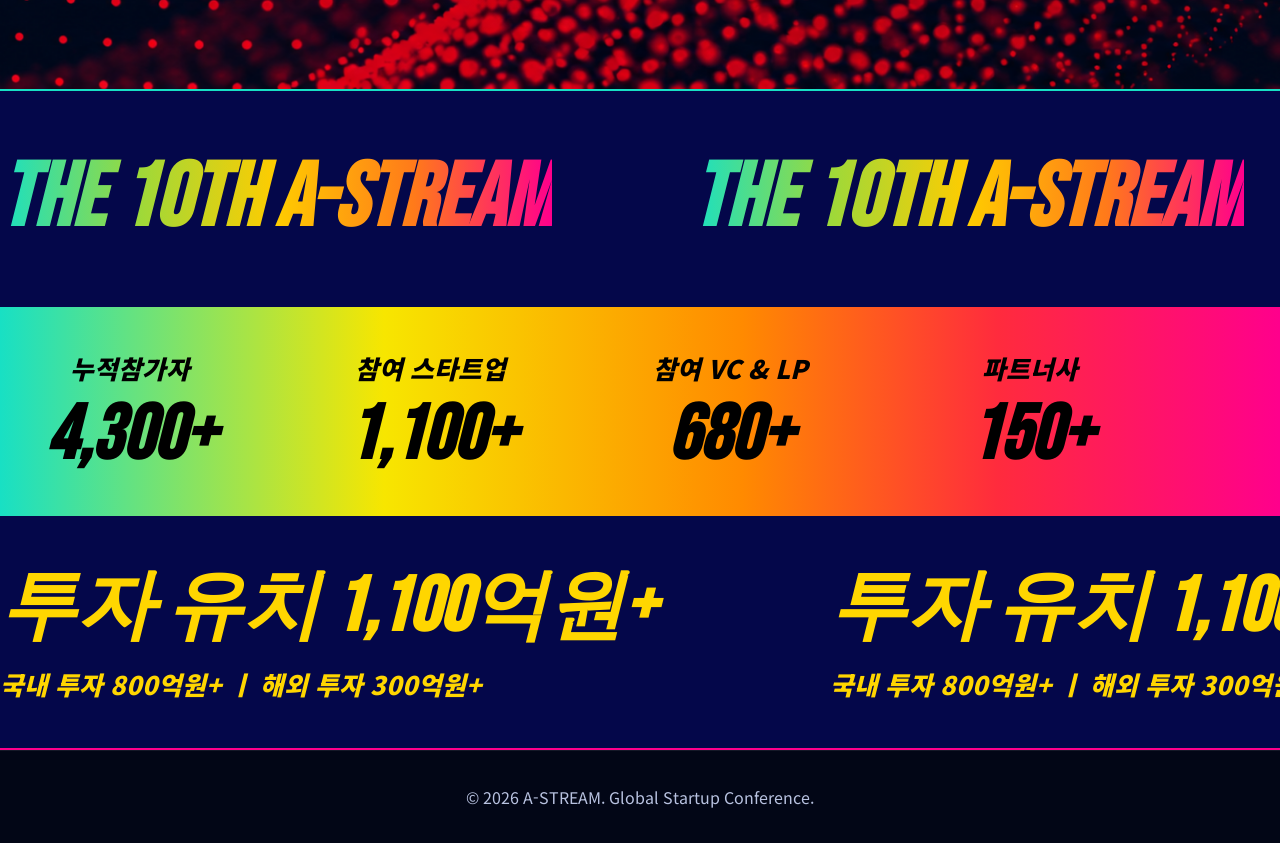
==== commit 4c9a99c2: "changes1" ====
--- a/index.html
+++ b/index.html
@@ -113,7 +113,7 @@
   <div class="scaleup-content">
     <div class="scaleup-year">2026</div>
     <div class="scaleup-title">A-STREAM</div>
-    <p>Scale Up!</p>
+    <p>Stream Together ! Scale Global !</p>
   </div>
 </section>
 
--- a/style.css
+++ b/style.css
@@ -701,50 +701,321 @@
 }
 
 /* =========================
-   SCALE UP BANNER - IMAGE BACKGROUND
+   SCALE UP BANNER
 ========================= */
 
 .scaleup-banner{
   min-height:70vh;
   position:relative;
+
+  display:flex;
+  align-items:center;
+  justify-content:center;
+
   overflow:hidden;
 
-  display:flex;
-  align-items:flex-start;
-  justify-content:flex-start;
-
-  padding:70px;
-
-  background-image:url("images/scaleup-bg.png");
+  background-image:url("images/scaleup.png.png");
   background-size:cover;
   background-position:center;
   background-repeat:no-repeat;
 }
 
+/* 어둡게 살짝 덮기 */
+
+.scaleup-banner::before{
+  content:"";
+
+  position:absolute;
+  inset:0;
+
+  background:
+    linear-gradient(
+      90deg,
+      rgba(2,7,22,.72),
+      rgba(2,7,22,.38),
+      rgba(2,7,22,.68)
+    );
+
+  z-index:1;
+}
+
 .scaleup-content{
   position:relative;
   z-index:2;
-  text-align:left;
+
+  text-align:center;
   color:white;
 }
+
+/* =========================
+   TYPOGRAPHY
+========================= */
 
 .scaleup-year{
   font-family:var(--font-display);
   font-style:italic;
-  font-size:clamp(3rem,6vw,6rem);
+  font-weight:900;
+
+  font-size:clamp(4rem,8vw,8rem);
+
   line-height:.9;
+
+  letter-spacing:3px;
 }
 
 .scaleup-title{
   font-family:var(--font-display);
   font-style:italic;
-  font-size:clamp(4.5rem,10vw,10rem);
-  line-height:.85;
+  font-weight:900;
+
+  font-size:clamp(7rem,15vw,15rem);
+
+  line-height:.82;
+
+  letter-spacing:4px;
+
+  margin-top:10px;
 }
 
 .scaleup-content p{
-  margin-top:12px;
-  font-family:var(--font-body);
+  margin-top:26px;
+
+  font-family:'Teko', sans-serif;
+  font-style:italic;
+  font-weight:700;
+
+  font-size:clamp(2rem,4vw,4rem);
+
+  letter-spacing:1px;
+}
+
+/* =========================
+   TEXT ANIMATION
+========================= */
+
+.scaleup-year,
+.scaleup-title{
+  opacity:0;
+
+  animation:scaleHeroIn 1s ease forwards;
+}
+
+.scaleup-content p{
+  opacity:0;
+
+  animation:scaleSlideUp .9s ease forwards;
+  animation-delay:1s;
+}
+
+/* MAIN TITLE */
+
+@keyframes scaleHeroIn{
+
+  from{
+    opacity:0;
+
+    transform:
+      translateY(40px)
+      scale(.88)
+      skew(-8deg);
+
+    filter:blur(10px);
+  }
+
+  to{
+    opacity:1;
+
+    transform:
+      translateY(0)
+      scale(1)
+      skew(-8deg);
+
+    filter:blur(0);
+  }
+}
+
+/* SUBTITLE */
+
+@keyframes scaleSlideUp{
+
+  from{
+    opacity:0;
+    transform:translateY(35px);
+  }
+
+  to{
+    opacity:1;
+    transform:translateY(0);
+  }
+}
+
+/* =========================
+   MOBILE
+========================= */
+
+@media(max-width:900px){
+
+  .scaleup-banner{
+    min-height:55vh;
+    padding:60px 24px;
+  }
+
+  .scaleup-title{
+    font-size:clamp(5rem,16vw,8rem);
+  }
+
+  .scaleup-content p{
+    font-size:1.5rem;
+  }
+}
+
+/* =========================
+   SCALE UP SECTION FINAL
+========================= */
+
+.scaleup-banner{
+  min-height:100vh;
+
+  position:relative;
+
+  display:flex;
+  align-items:center;
+  justify-content:center;
+
+  overflow:hidden;
+
+  background-image:url("images/scaleup.png.png");
+  background-size:cover;
+  background-position:center;
+  background-repeat:no-repeat;
+}
+
+.scaleup-banner::before{
+  content:"";
+
+  position:absolute;
+  inset:0;
+
+  background:
+    linear-gradient(
+      90deg,
+      rgba(2,7,22,.62),
+      rgba(2,7,22,.28),
+      rgba(2,7,22,.55)
+    );
+
+  z-index:1;
+}
+
+.scaleup-content{
+  position:relative;
+  z-index:2;
+
+  text-align:center;
+  color:white;
+}
+
+/* BEFORE ACTIVE */
+
+.scaleup-year,
+.scaleup-title,
+.scaleup-content p{
+  opacity:0;
+
+  transform:
+    translateY(70px)
+    scale(.9);
+
+  filter:blur(10px);
+}
+
+/* TYPO */
+
+.scaleup-year,
+.scaleup-title{
+  font-family:var(--font-display);
+  font-style:italic;
   font-weight:900;
-  font-size:1.2rem;
+}
+
+.scaleup-year{
+  font-size:clamp(5rem,10vw,10rem);
+
+  line-height:.9;
+
+  margin-bottom:10px;
+}
+
+.scaleup-title{
+  font-size:clamp(7rem,16vw,16rem);
+
+  line-height:.82;
+
+  letter-spacing:4px;
+}
+
+.scaleup-content p{
+  margin-top:28px;
+
+  font-family:'Teko', sans-serif;
+  font-style:italic;
+  font-weight:700;
+
+  font-size:clamp(2rem,4vw,4rem);
+}
+
+/* ACTIVE */
+
+.scaleup-banner.active .scaleup-year{
+  animation:scaleFadeUp .9s ease forwards;
+}
+
+.scaleup-banner.active .scaleup-title{
+  animation:scaleFadeUp 1s ease forwards;
+  animation-delay:.55s;
+}
+
+.scaleup-banner.active .scaleup-content p{
+  animation:scaleFadeUp .9s ease forwards;
+  animation-delay:1.1s;
+}
+
+/* KEYFRAME */
+
+@keyframes scaleFadeUp{
+
+  from{
+    opacity:0;
+
+    transform:
+      translateY(70px)
+      scale(.9);
+
+    filter:blur(10px);
+  }
+
+  to{
+    opacity:1;
+
+    transform:
+      translateY(0)
+      scale(1);
+
+    filter:blur(0);
+  }
+}
+
+/* MOBILE */
+
+@media(max-width:900px){
+
+  .scaleup-banner{
+    min-height:70vh;
+    padding:40px 20px;
+  }
+
+  .scaleup-title{
+    font-size:clamp(5rem,16vw,8rem);
+  }
+
 }
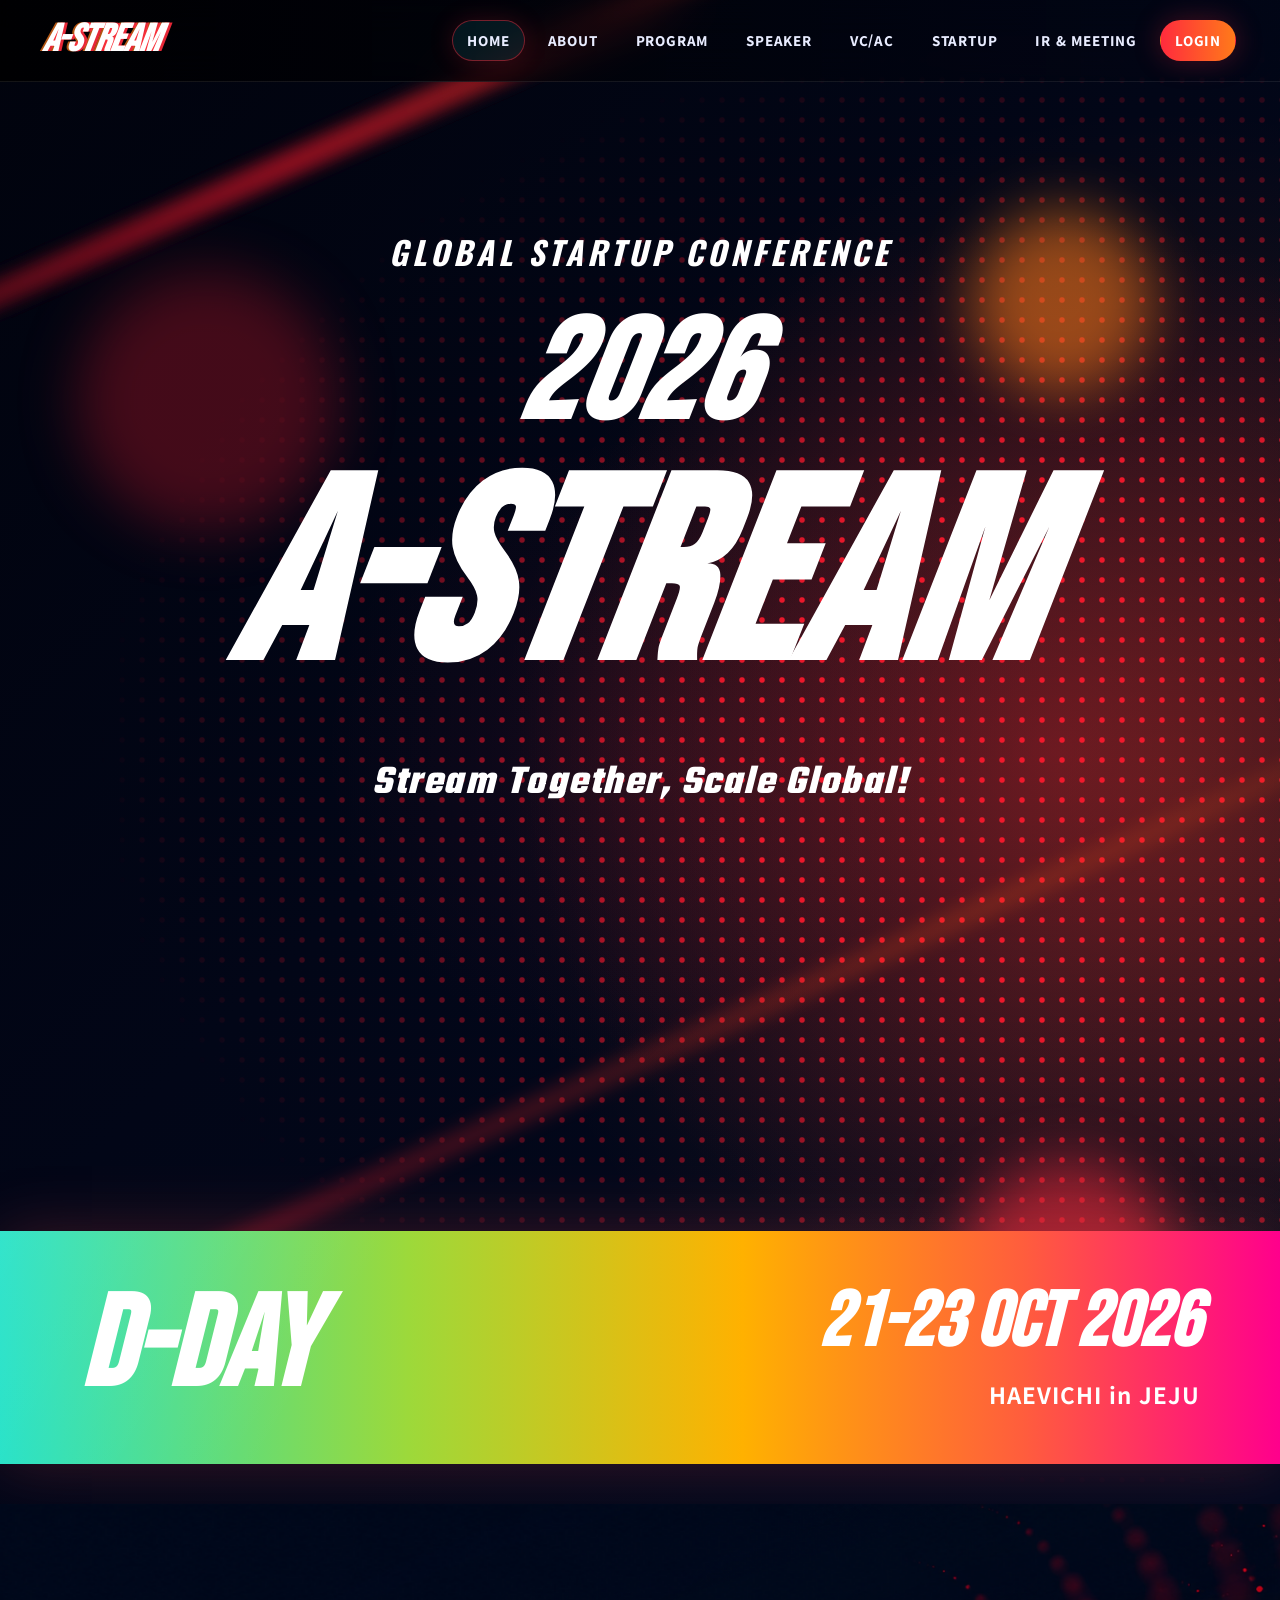
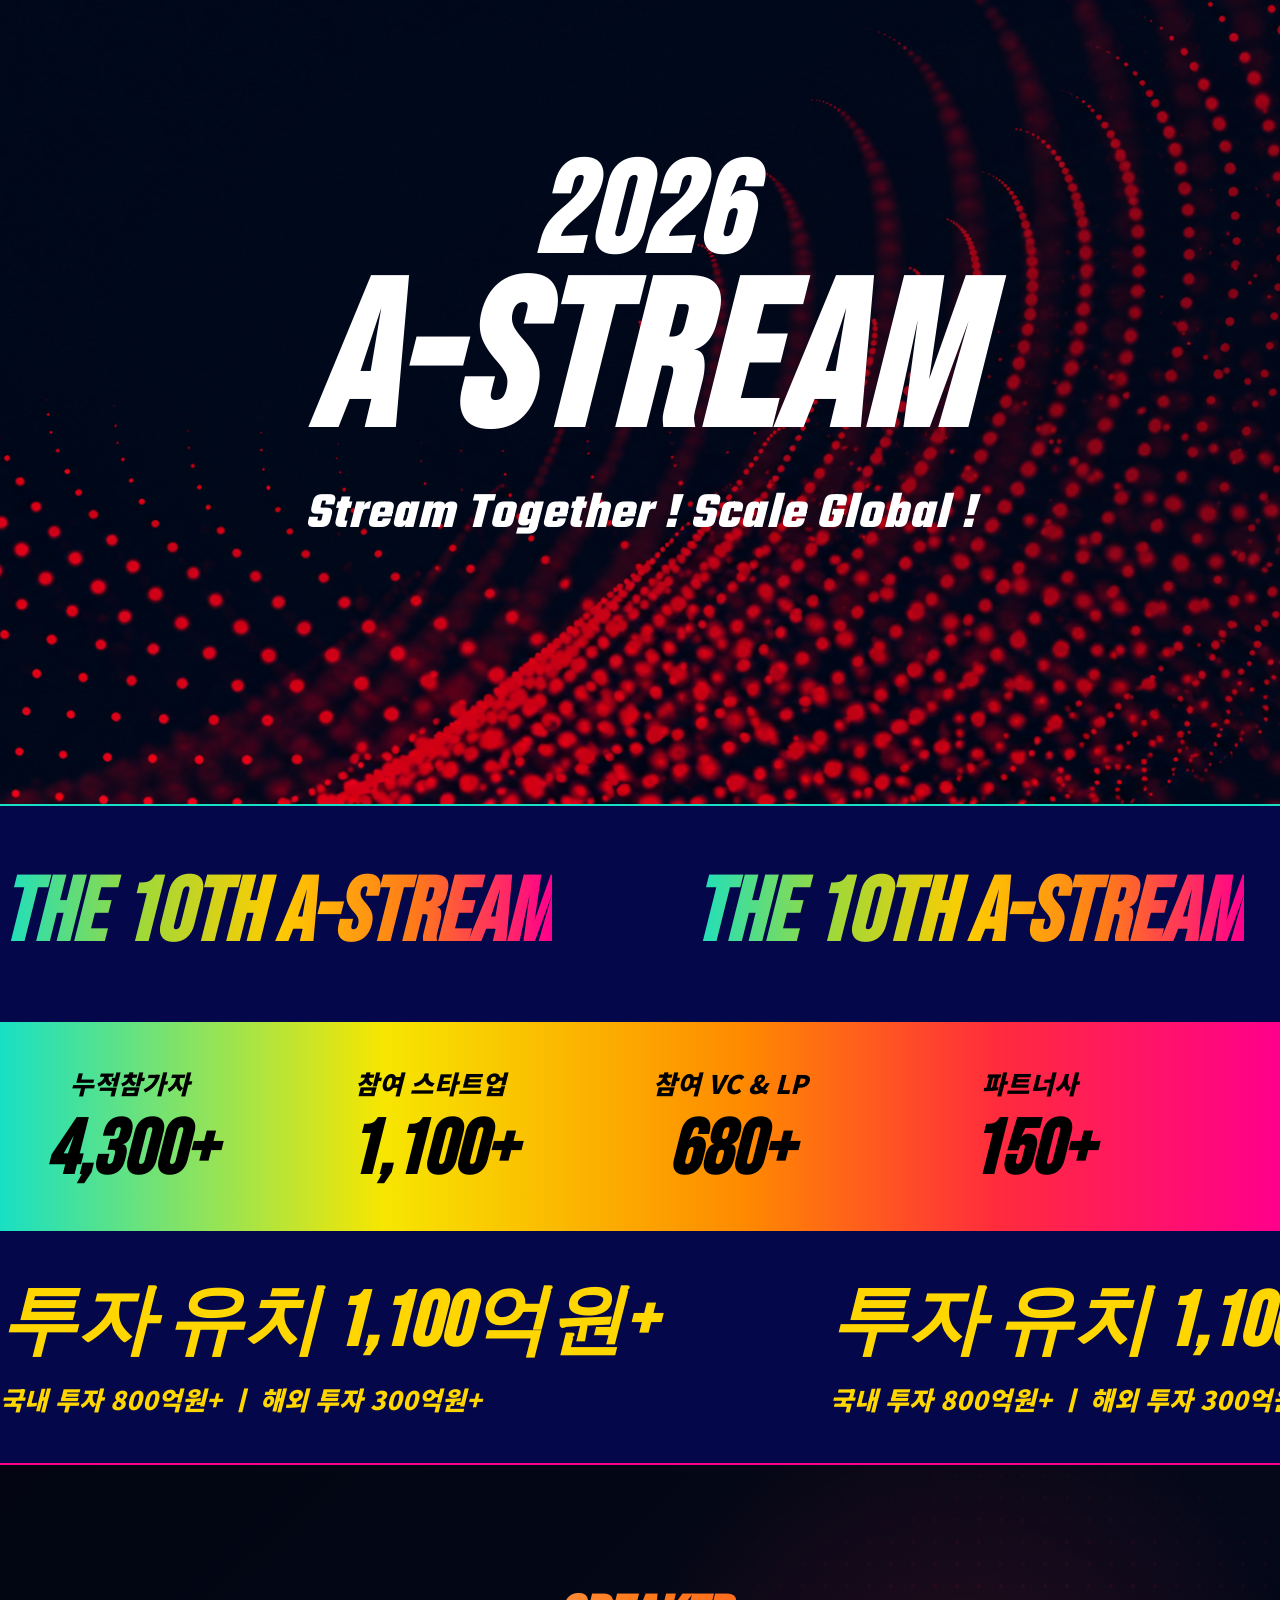
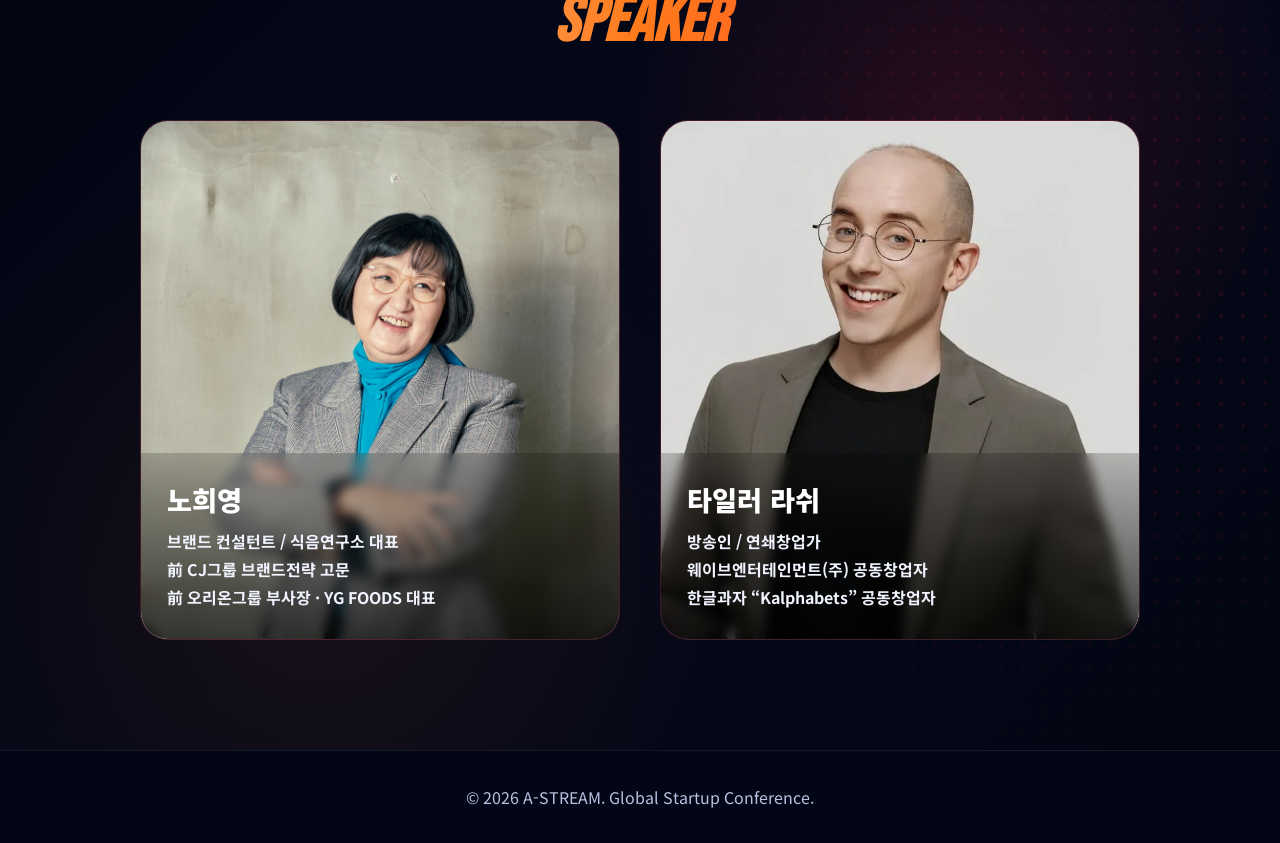
==== commit 5637be8c: "changeorder" ====
--- a/index.html
+++ b/index.html
@@ -4,7 +4,7 @@
 <meta charset="UTF-8">
 <meta name="viewport" content="width=device-width, initial-scale=1.0">
 <title>Home | A-STREAM</title>
-<link rel="stylesheet" href="style.css?v=10">
+<link rel="stylesheet" href="style.css?v=11">
 </head>
 
 <body>
@@ -20,7 +20,6 @@
 
     <div class="dropdown">
       <a href="vc-ac.html">VC/AC</a>
-
       <div class="dropdown-menu">
         <a href="global-vc.html">해외 VC/AC</a>
         <a href="korea-vc.html">국내 VC/AC</a>
@@ -36,12 +35,10 @@
 </nav>
 
 <section class="hero">
-
   <div class="hero-waves">
     <div class="orb one"></div>
     <div class="orb two"></div>
     <div class="orb three"></div>
-
     <div class="wave"></div>
     <div class="wave"></div>
     <div class="wave"></div>
@@ -49,19 +46,12 @@
   </div>
 
   <div class="hero-content">
-
     <div class="kicker">GLOBAL STARTUP CONFERENCE</div>
-
     <div class="year">2026</div>
-
     <div class="title">A-STREAM</div>
-
-    <p class="subtitle">
-      Stream Together, Scale Global!
-    </p>
+    <p class="subtitle">Stream Together, Scale Global!</p>
 
     <div class="slogan-banner">
-
       <div class="banner-left">
         <span>D-day</span>
       </div>
@@ -70,43 +60,8 @@
         <h3>21-23 OCT 2026</h3>
         <p>HAEVICHI in JEJU</p>
       </div>
-
     </div>
-
   </div>
-
-</section>
-
-<section class="speaker-section">
-
-  <h2 class="speaker-title">SPEAKER</h2>
-
-  <div class="speaker-grid">
-
-    <div class="speaker-card">
-      <img src="images/노희영님.jpg" alt="노희영">
-
-      <div class="speaker-info">
-        <h3>노희영</h3>
-        <p>브랜드 컨설턴트 / 식음연구소 대표</p>
-        <p>前 CJ그룹 브랜드전략 고문</p>
-        <p>前 오리온그룹 부사장 · YG FOODS 대표</p>
-      </div>
-    </div>
-
-    <div class="speaker-card">
-      <img src="images/타일러라쉬님.webp" alt="타일러 라쉬">
-
-      <div class="speaker-info">
-        <h3>타일러 라쉬</h3>
-        <p>방송인 / 연쇄창업가</p>
-        <p>웨이브엔터테인먼트(주) 공동창업자</p>
-        <p>한글과자 “Kalphabets” 공동창업자</p>
-      </div>
-    </div>
-
-  </div>
-
 </section>
 
 <section class="scaleup-banner">
@@ -117,10 +72,7 @@
   </div>
 </section>
 
-<section class="impact-marquee">
-
-  <section class="impact-bands">
-
+<section class="impact-bands">
   <div class="impact-band band-title">
     <div class="impact-scroll">
       <span>The 10th A-Stream</span>
@@ -164,10 +116,35 @@
       </div>
     </div>
   </div>
-
-
 </section>
 
+<section class="speaker-section">
+  <h2 class="speaker-title">SPEAKER</h2>
+
+  <div class="speaker-grid">
+    <div class="speaker-card">
+      <img src="images/노희영님.jpg" alt="노희영">
+
+      <div class="speaker-info">
+        <h3>노희영</h3>
+        <p>브랜드 컨설턴트 / 식음연구소 대표</p>
+        <p>前 CJ그룹 브랜드전략 고문</p>
+        <p>前 오리온그룹 부사장 · YG FOODS 대표</p>
+      </div>
+    </div>
+
+    <div class="speaker-card">
+      <img src="images/타일러라쉬님.webp" alt="타일러 라쉬">
+
+      <div class="speaker-info">
+        <h3>타일러 라쉬</h3>
+        <p>방송인 / 연쇄창업가</p>
+        <p>웨이브엔터테인먼트(주) 공동창업자</p>
+        <p>한글과자 “Kalphabets” 공동창업자</p>
+      </div>
+    </div>
+  </div>
+</section>
 
 <footer class="footer">
   © 2026 A-STREAM. Global Startup Conference.
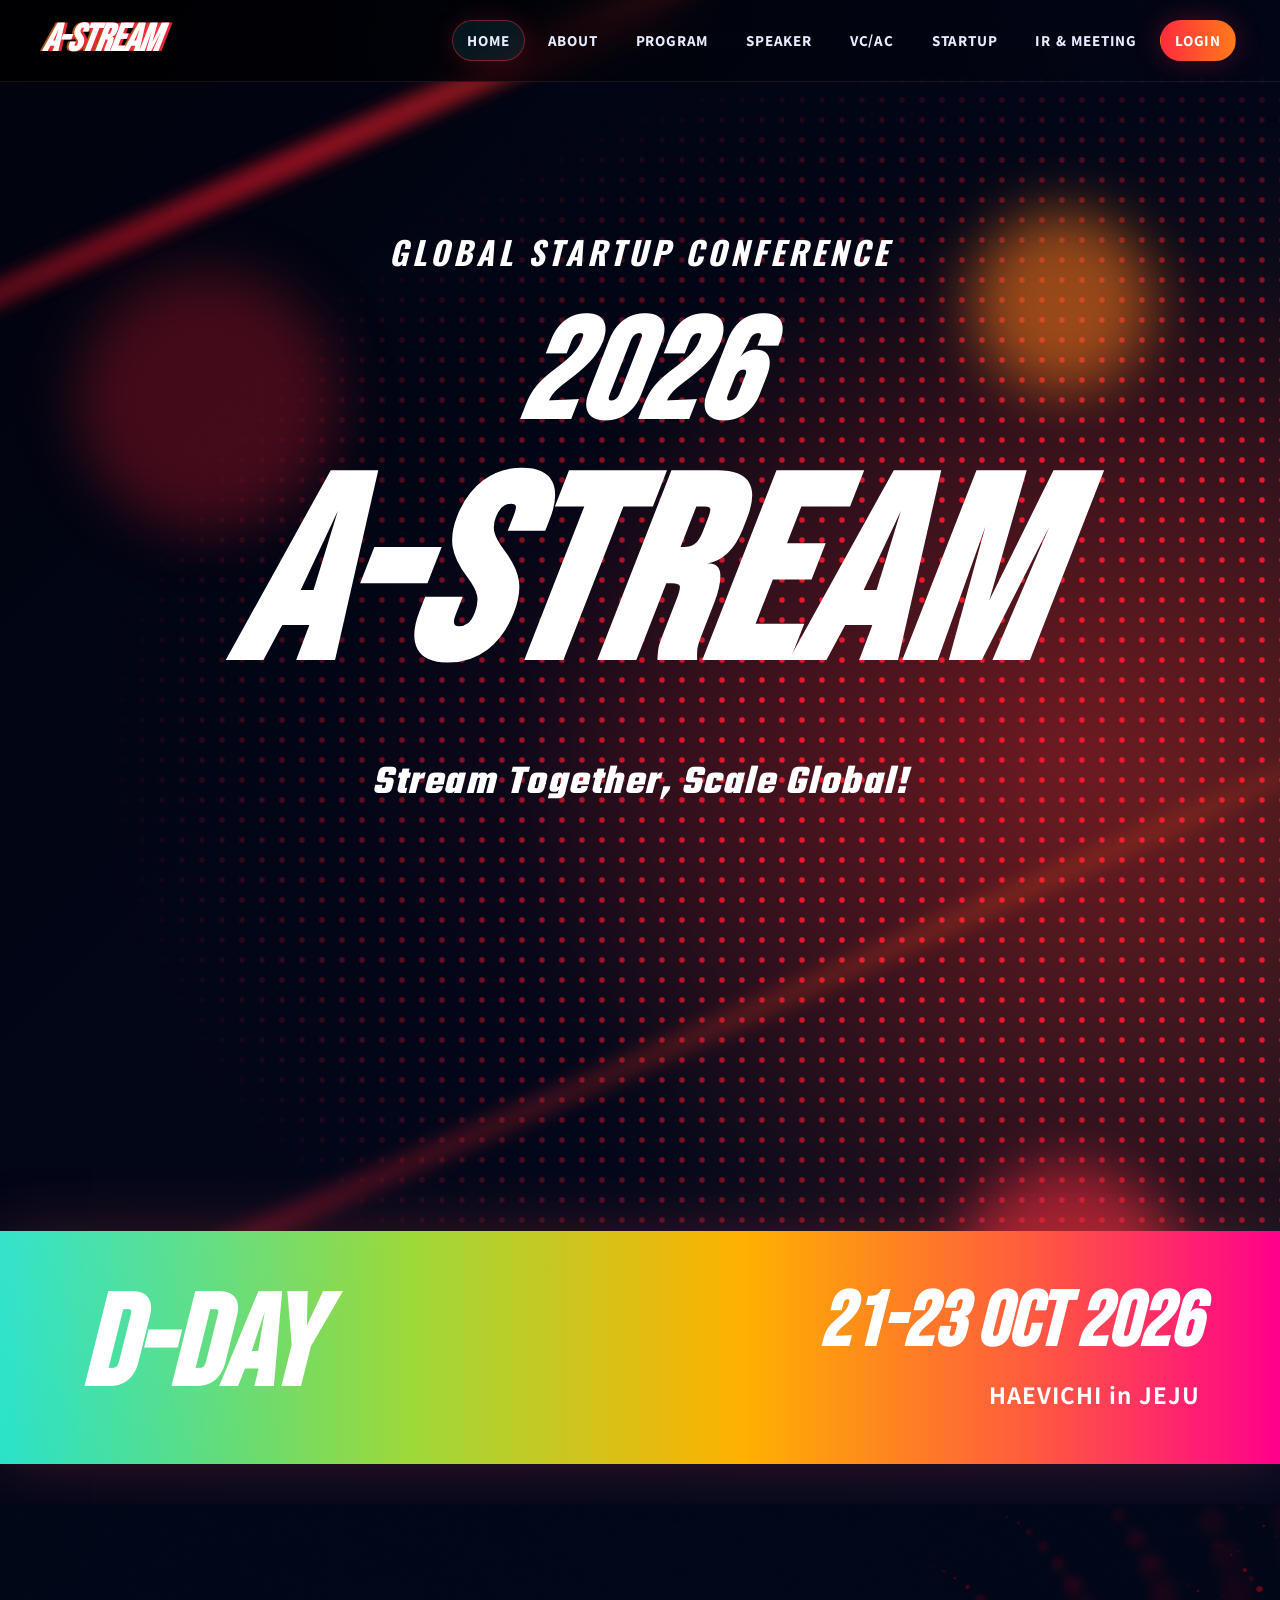
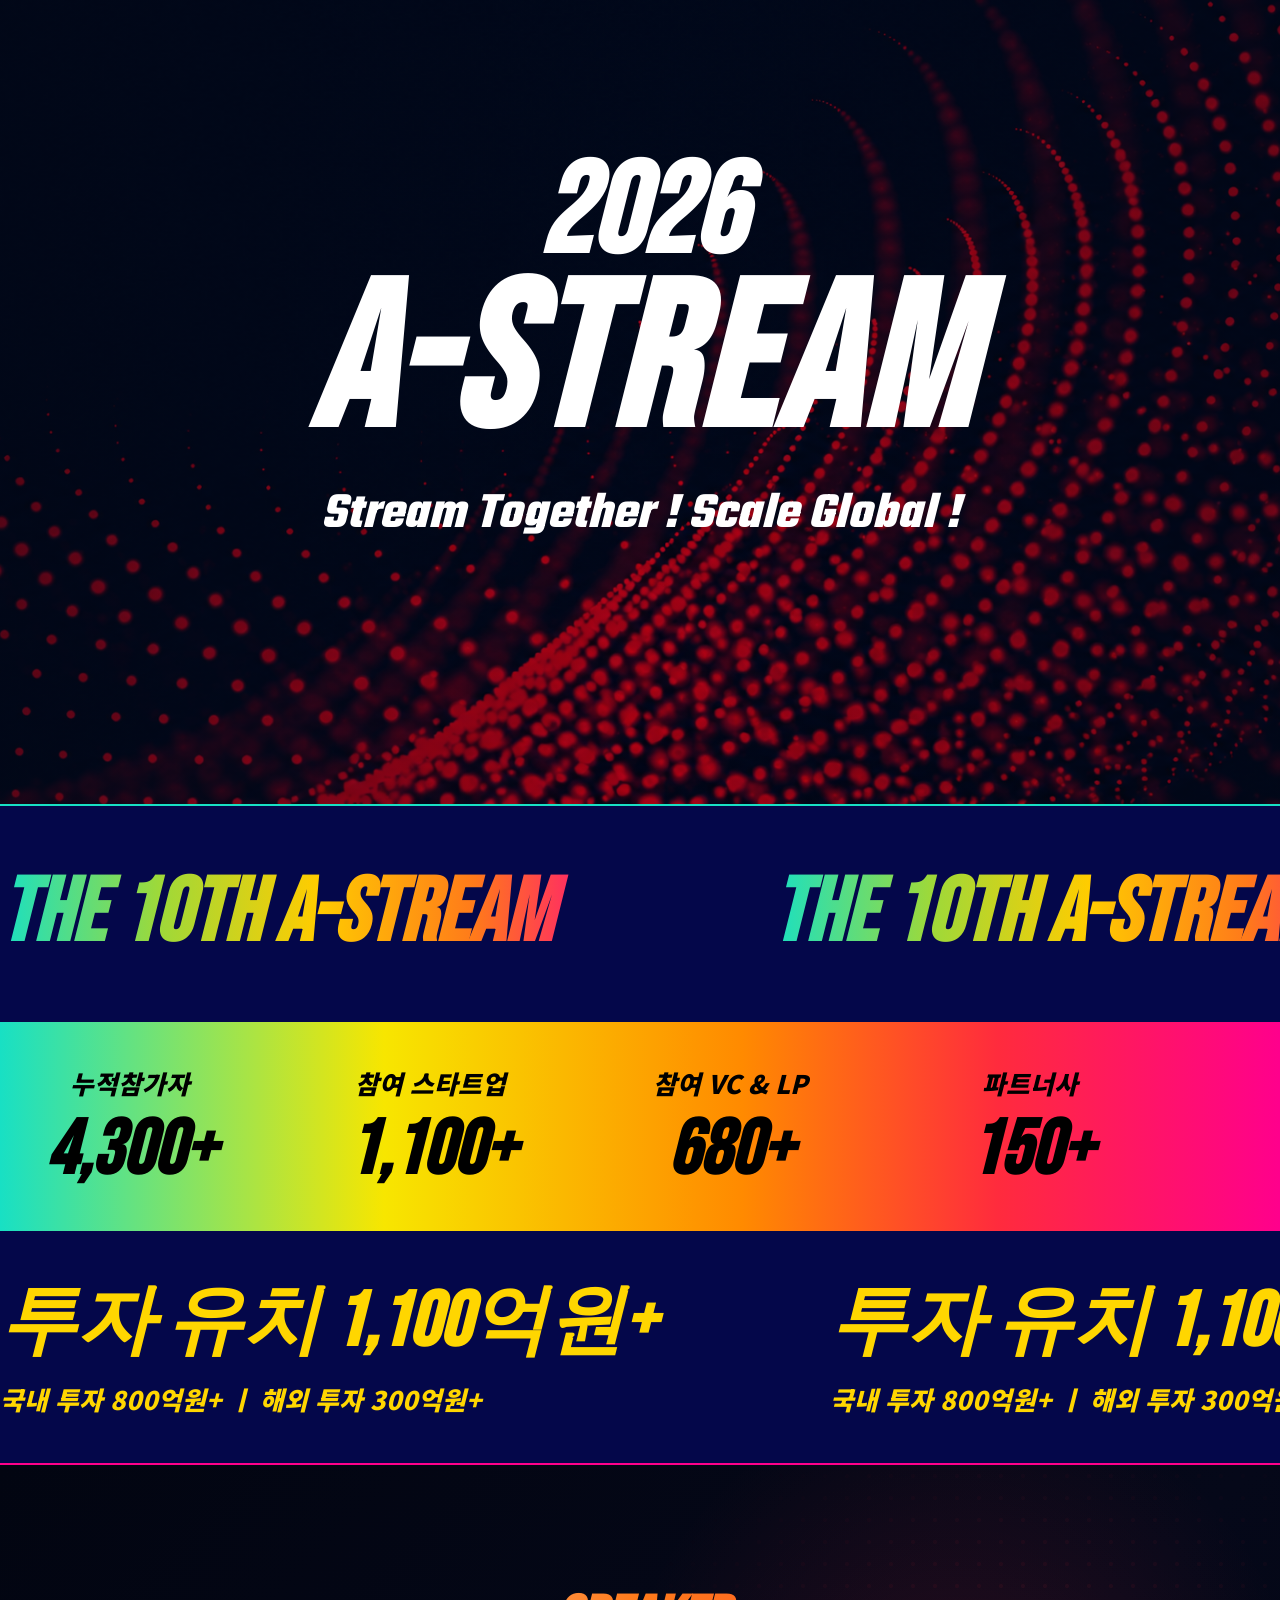
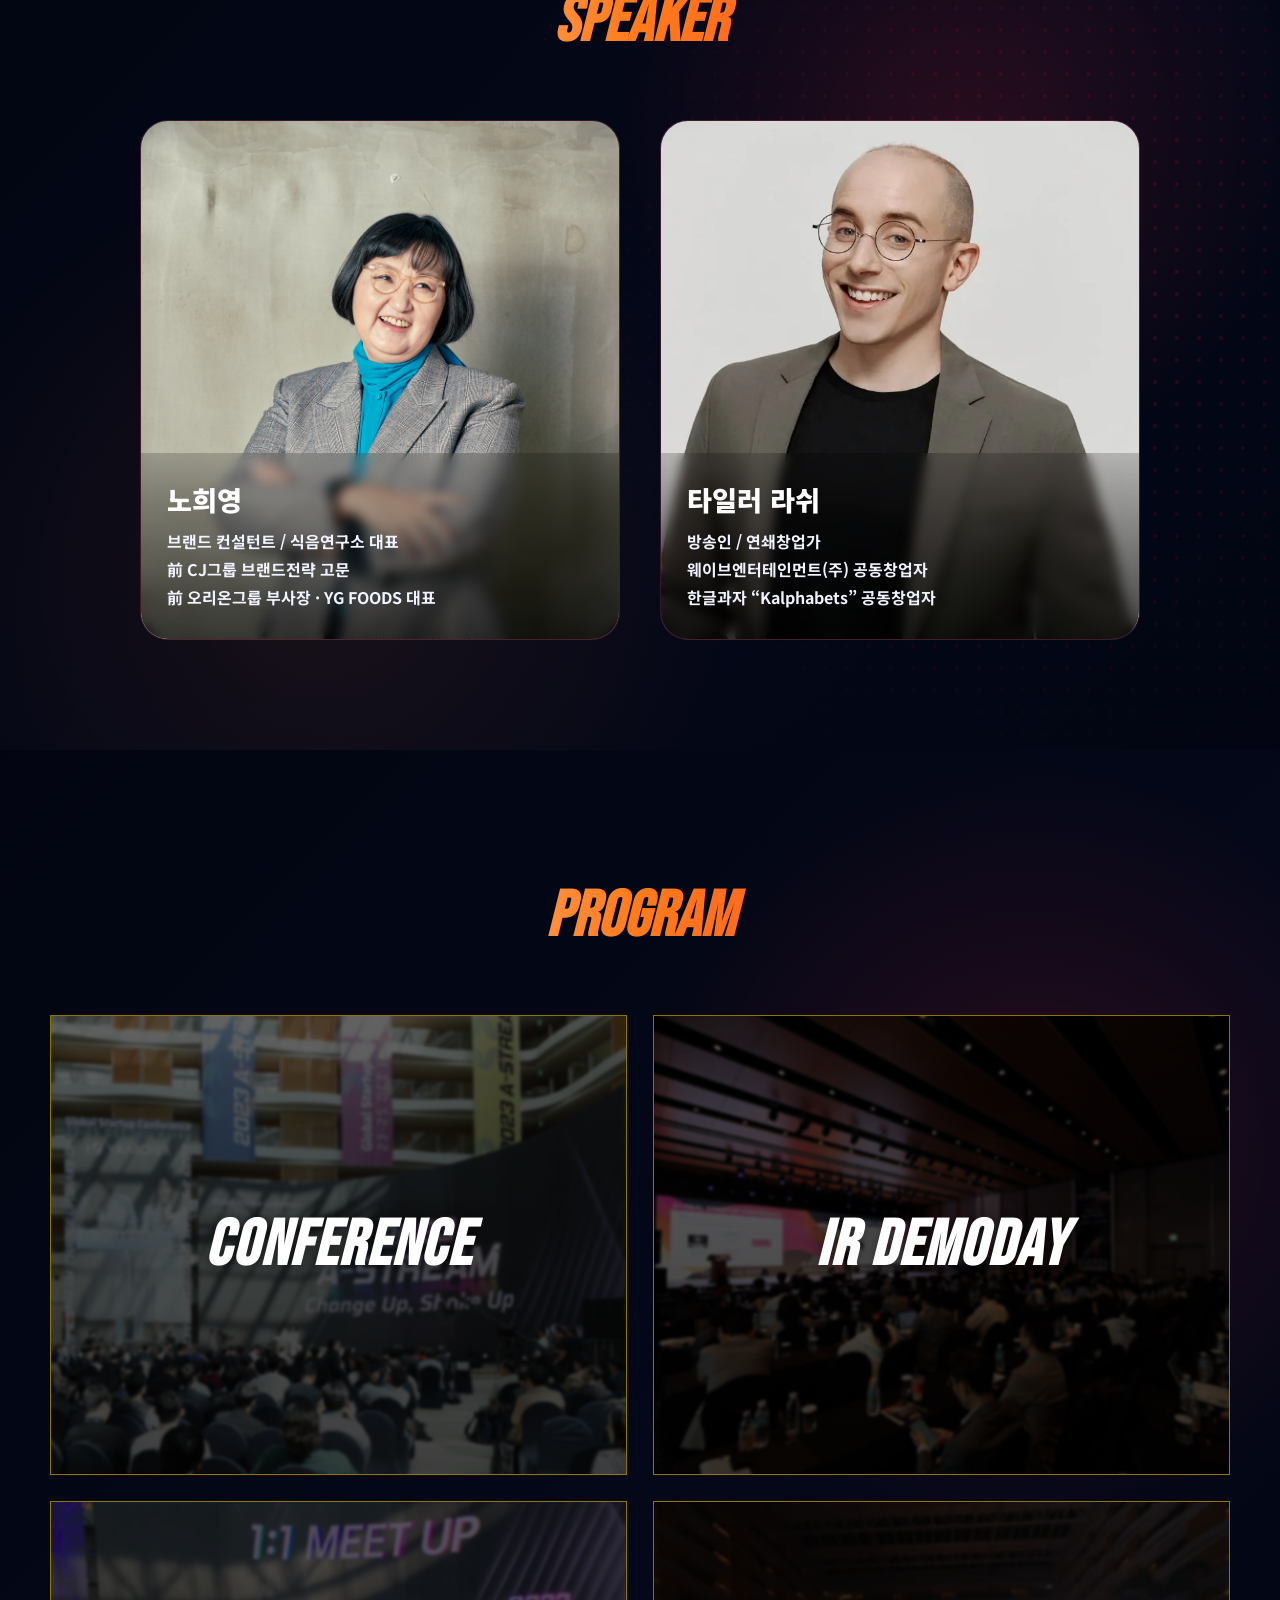
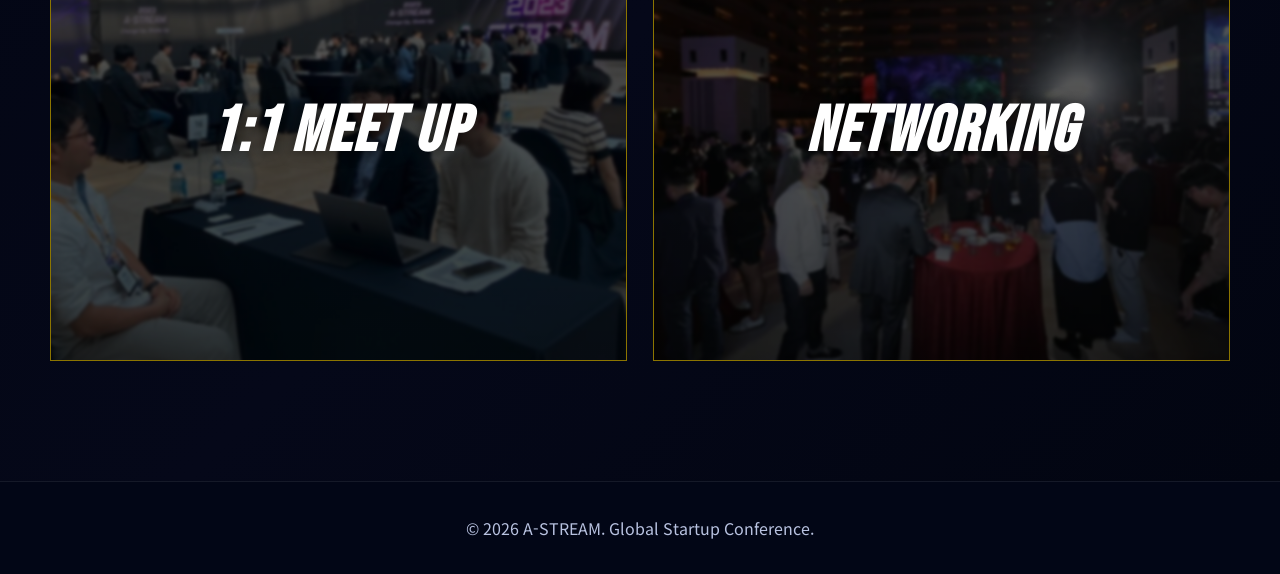
==== commit 1a62be6b: "programupdate" ====
--- a/index.html
+++ b/index.html
@@ -146,6 +146,42 @@
   </div>
 </section>
 
+
+<section class="program-preview">
+
+  <h2 class="program-preview-title">PROGRAM</h2>
+
+  <div class="program-preview-grid">
+
+    <a href="program.html" class="program-box">
+      <img src="images/Conference.png" alt="conference">
+      <div class="program-overlay"></div>
+      <h3>CONFERENCE</h3>
+    </a>
+
+    <a href="program.html" class="program-box">
+      <img src="images/irdemoday사진.png" alt="IR DEMODAY">
+      <div class="program-overlay"></div>
+      <h3>IR DEMODAY</h3>
+    </a>
+
+    <a href="program.html" class="program-box">
+      <img src="images/밋업.png" alt="1:1 MEET UP">
+      <div class="program-overlay"></div>
+      <h3>1:1 MEET UP</h3>
+    </a>
+
+    <a href="program.html" class="program-box">
+      <img src="images/네트워킹사진.png" alt="NETWORKING">
+      <div class="program-overlay"></div>
+      <h3>NETWORKING</h3>
+    </a>
+
+  </div>
+
+</section>
+
+
 <footer class="footer">
   © 2026 A-STREAM. Global Startup Conference.
 </footer>
--- a/style.css
+++ b/style.css
@@ -373,6 +373,8 @@
 .band-title span{
   white-space:nowrap;
   margin-right:140px;
+  padding-right:80px;
+  display:inline-block;
   font-family:var(--font-display);
   font-style:italic;
   font-weight:900;
@@ -668,207 +670,6 @@
   .invest-item{min-width:520px}
 }
 
-.scaleup-banner::before{
-  content:"";
-
-  position:absolute;
-  inset:-20%;
-
-  background:
-    radial-gradient(circle, rgba(255,30,50,.95) 2px, transparent 3px);
-
-  background-size:22px 22px;
-
-  opacity:.95;
-
-  transform:
-    perspective(1200px)
-    rotateY(-18deg)
-    rotateX(8deg)
-    scale(1.4);
-
-  mask-image:
-    radial-gradient(
-      ellipse at 82% 50%,
-      black 0%,
-      black 12%,
-      rgba(0,0,0,.95) 18%,
-      rgba(0,0,0,.8) 24%,
-      rgba(0,0,0,.6) 32%,
-      rgba(0,0,0,.3) 45%,
-      transparent 70%
-    );
-}
-
-/* =========================
-   SCALE UP BANNER
-========================= */
-
-.scaleup-banner{
-  min-height:70vh;
-  position:relative;
-
-  display:flex;
-  align-items:center;
-  justify-content:center;
-
-  overflow:hidden;
-
-  background-image:url("images/scaleup.png.png");
-  background-size:cover;
-  background-position:center;
-  background-repeat:no-repeat;
-}
-
-/* 어둡게 살짝 덮기 */
-
-.scaleup-banner::before{
-  content:"";
-
-  position:absolute;
-  inset:0;
-
-  background:
-    linear-gradient(
-      90deg,
-      rgba(2,7,22,.72),
-      rgba(2,7,22,.38),
-      rgba(2,7,22,.68)
-    );
-
-  z-index:1;
-}
-
-.scaleup-content{
-  position:relative;
-  z-index:2;
-
-  text-align:center;
-  color:white;
-}
-
-/* =========================
-   TYPOGRAPHY
-========================= */
-
-.scaleup-year{
-  font-family:var(--font-display);
-  font-style:italic;
-  font-weight:900;
-
-  font-size:clamp(4rem,8vw,8rem);
-
-  line-height:.9;
-
-  letter-spacing:3px;
-}
-
-.scaleup-title{
-  font-family:var(--font-display);
-  font-style:italic;
-  font-weight:900;
-
-  font-size:clamp(7rem,15vw,15rem);
-
-  line-height:.82;
-
-  letter-spacing:4px;
-
-  margin-top:10px;
-}
-
-.scaleup-content p{
-  margin-top:26px;
-
-  font-family:'Teko', sans-serif;
-  font-style:italic;
-  font-weight:700;
-
-  font-size:clamp(2rem,4vw,4rem);
-
-  letter-spacing:1px;
-}
-
-/* =========================
-   TEXT ANIMATION
-========================= */
-
-.scaleup-year,
-.scaleup-title{
-  opacity:0;
-
-  animation:scaleHeroIn 1s ease forwards;
-}
-
-.scaleup-content p{
-  opacity:0;
-
-  animation:scaleSlideUp .9s ease forwards;
-  animation-delay:1s;
-}
-
-/* MAIN TITLE */
-
-@keyframes scaleHeroIn{
-
-  from{
-    opacity:0;
-
-    transform:
-      translateY(40px)
-      scale(.88)
-      skew(-8deg);
-
-    filter:blur(10px);
-  }
-
-  to{
-    opacity:1;
-
-    transform:
-      translateY(0)
-      scale(1)
-      skew(-8deg);
-
-    filter:blur(0);
-  }
-}
-
-/* SUBTITLE */
-
-@keyframes scaleSlideUp{
-
-  from{
-    opacity:0;
-    transform:translateY(35px);
-  }
-
-  to{
-    opacity:1;
-    transform:translateY(0);
-  }
-}
-
-/* =========================
-   MOBILE
-========================= */
-
-@media(max-width:900px){
-
-  .scaleup-banner{
-    min-height:55vh;
-    padding:60px 24px;
-  }
-
-  .scaleup-title{
-    font-size:clamp(5rem,16vw,8rem);
-  }
-
-  .scaleup-content p{
-    font-size:1.5rem;
-  }
-}
-
 /* =========================
    SCALE UP SECTION FINAL
 ========================= */
@@ -1018,4 +819,179 @@
     font-size:clamp(5rem,16vw,8rem);
   }
 
-}+}
+
+
+/* =========================
+   PROGRAM PREVIEW
+========================= */
+
+.program-preview{
+  padding:120px 50px;
+
+  background:
+    radial-gradient(circle at 80% 30%, rgba(255,43,61,.14), transparent 28%),
+    linear-gradient(135deg,#020511 0%,#050819 58%,#020511 100%);
+}
+
+
+.program-preview-title{
+  position:relative;
+
+  z-index:1;
+
+  text-align:center;
+
+  font-family:var(--font-display);
+  font-style:italic;
+
+  font-size:clamp(2.4rem,5vw,4.7rem);
+
+  margin-bottom:60px;
+
+  background:linear-gradient(
+    90deg,
+    #ffffff,
+    var(--orange),
+    var(--red)
+  );
+
+  -webkit-background-clip:text;
+  background-clip:text;
+  -webkit-text-fill-color:transparent;
+
+  color:transparent;
+}
+
+
+.program-preview-grid{
+  max-width:1500px;
+
+  margin:0 auto;
+
+  display:grid;
+
+  grid-template-columns:repeat(2,1fr);
+
+  gap:26px;
+}
+
+.program-box{
+  position:relative;
+
+  height:460px;
+
+  overflow:hidden;
+
+  border:1px solid rgba(255,214,0,.55);
+
+  background:#000;
+}
+
+.program-box img{
+  position:absolute;
+  inset:0;
+
+  width:100%;
+  height:100%;
+
+  object-fit:cover;
+
+  filter:
+    brightness(.45)
+    blur(1.5px);
+
+  transform:scale(1.02);
+
+  transition:.55s ease;
+}
+
+.program-overlay{
+  position:absolute;
+  inset:0;
+
+  background:
+    linear-gradient(
+      180deg,
+      rgba(0,0,0,.15),
+      rgba(0,0,0,.45)
+    );
+
+  z-index:1;
+
+  transition:.4s;
+}
+
+.program-box h3{
+  position:absolute;
+
+  left:50%;
+  top:50%;
+
+  transform:translate(-50%,-50%);
+
+  z-index:3;
+
+  width:100%;
+
+  text-align:center;
+
+  color:white;
+
+  font-family:var(--font-display);
+  font-style:italic;
+  font-weight:900;
+
+  font-size:clamp(3rem,5vw,5.2rem);
+
+  letter-spacing:2px;
+
+  text-shadow:
+    0 0 15px rgba(0,0,0,.55);
+}
+
+/* HOVER */
+
+.program-box:hover img{
+  filter:
+    brightness(.9)
+    blur(0);
+
+  transform:scale(1.08);
+}
+
+.program-box:hover .program-overlay{
+  background:
+    linear-gradient(
+      180deg,
+      rgba(0,0,0,.02),
+      rgba(0,0,0,.18)
+    );
+}
+
+.program-box:hover h3{
+  transform:
+    translate(-50%,-50%)
+    scale(1.04);
+
+  transition:.35s;
+}
+
+/* MOBILE */
+
+@media(max-width:900px){
+
+  .program-preview{
+    padding:90px 20px;
+  }
+
+  .program-preview-grid{
+    grid-template-columns:1fr;
+  }
+
+  .program-box{
+    height:320px;
+  }
+
+}
+
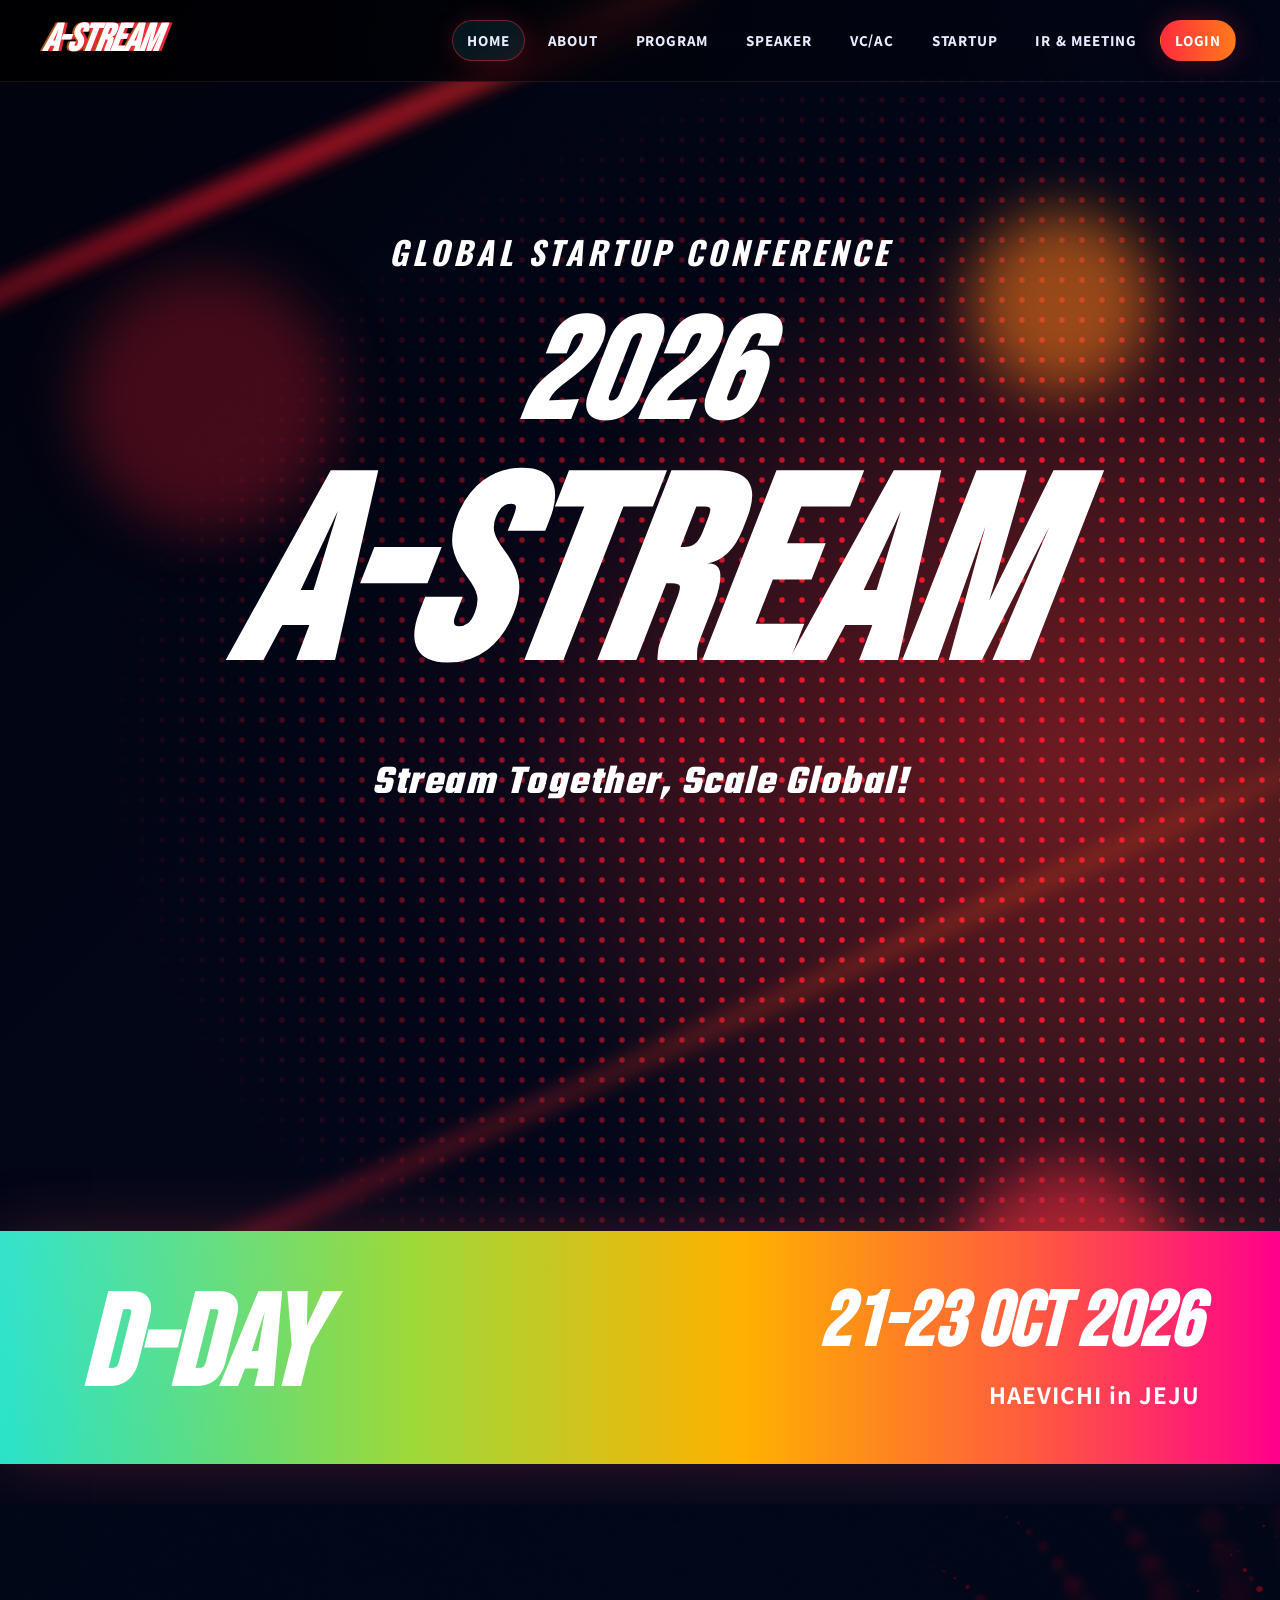
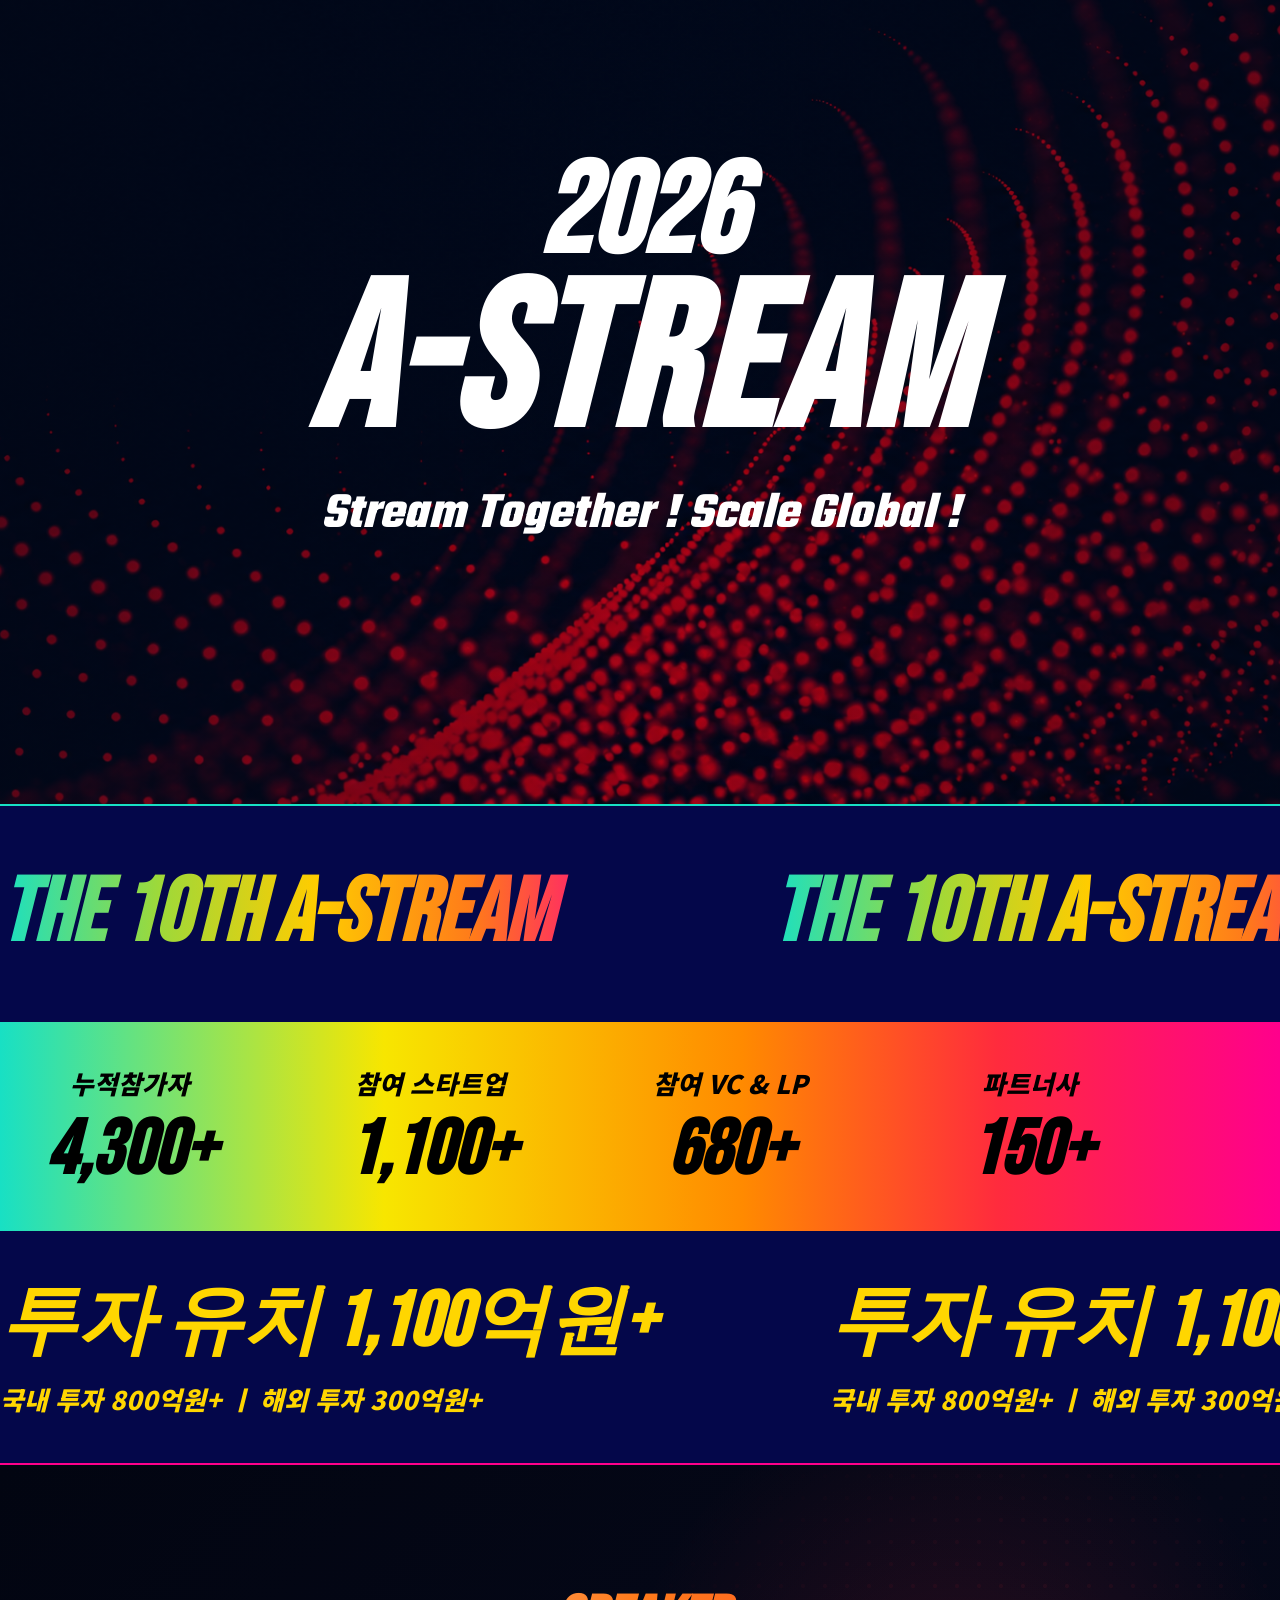
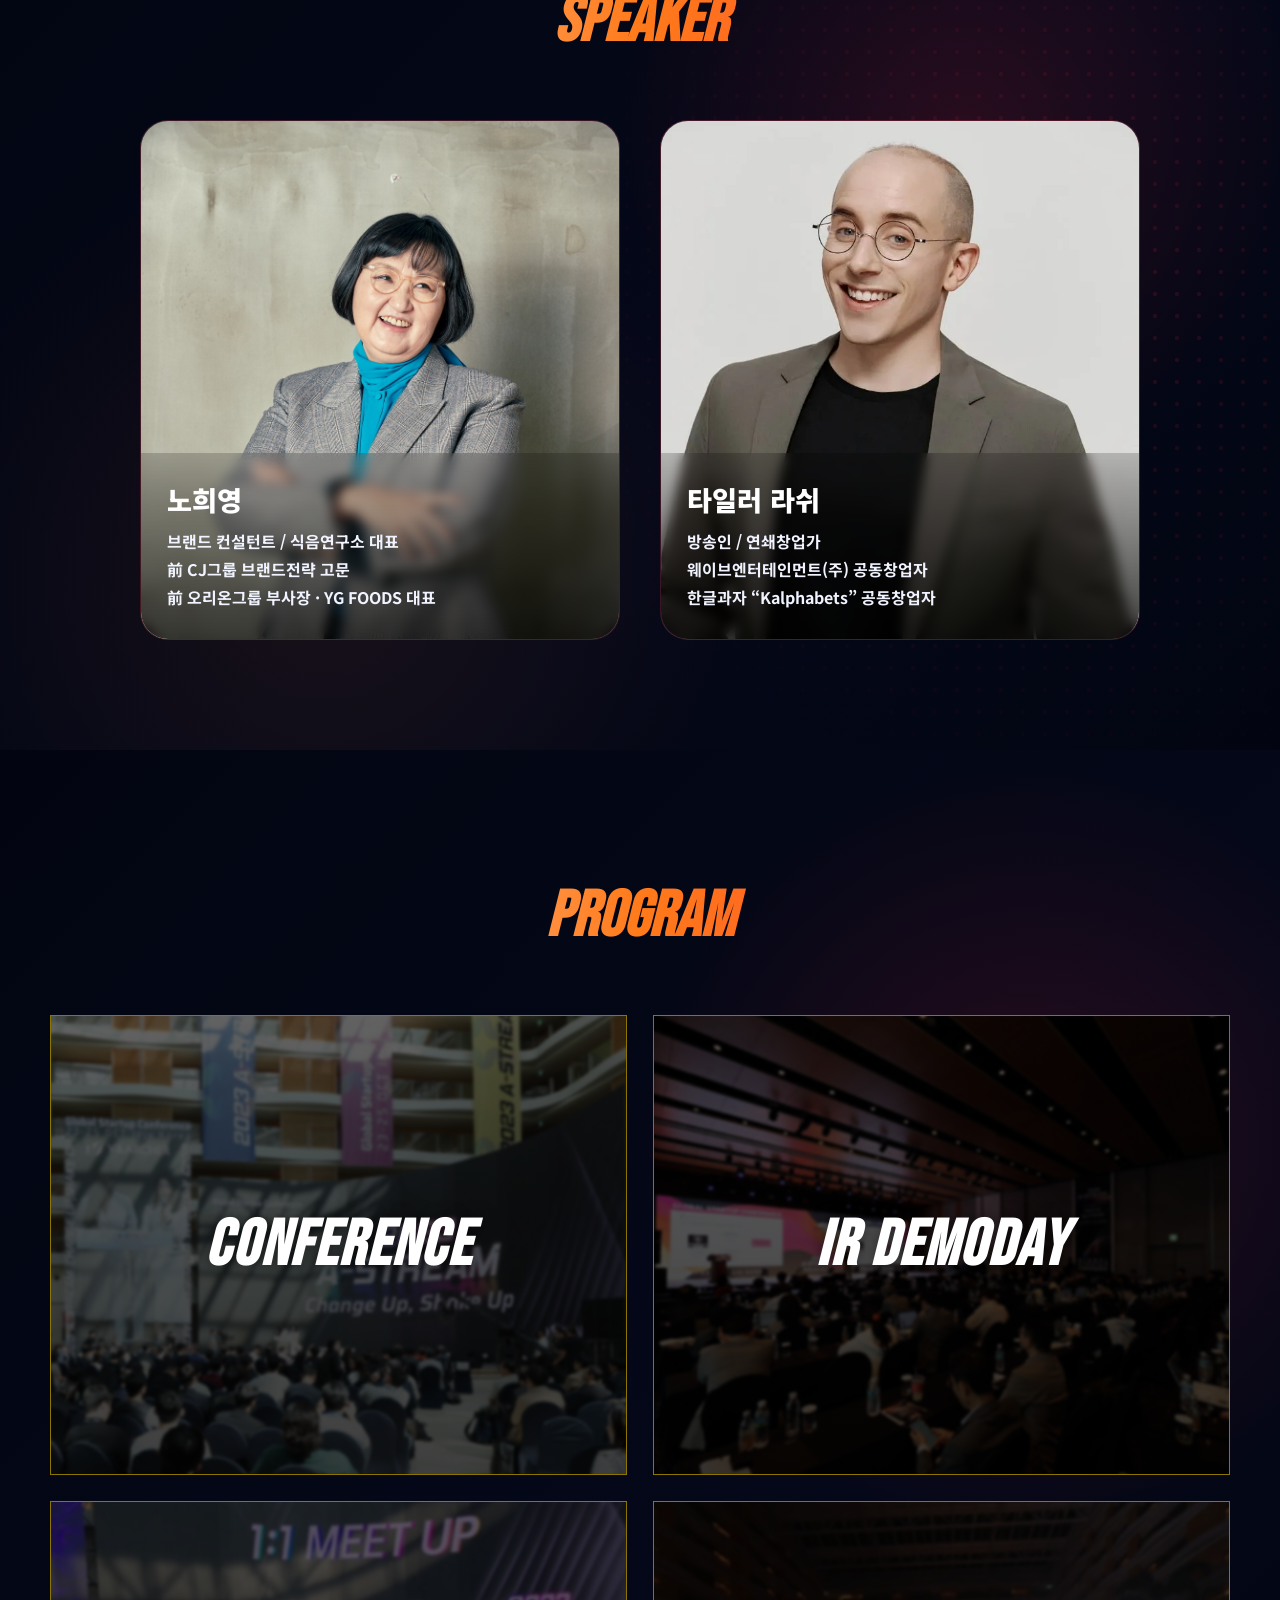
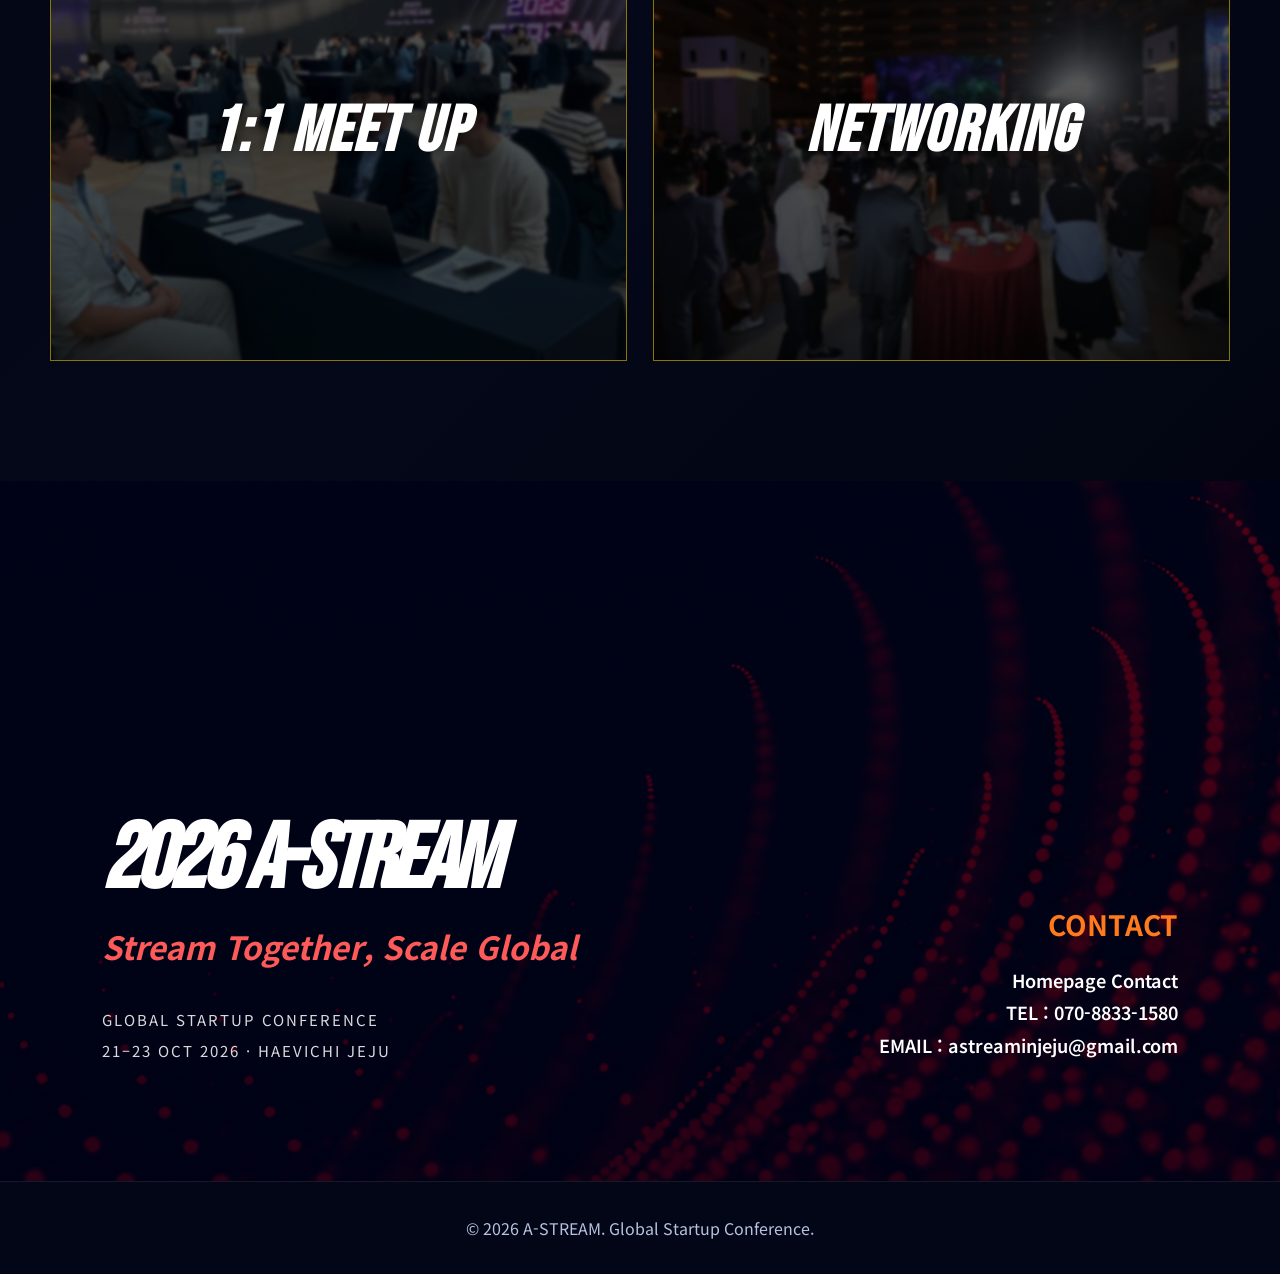
==== commit 63def821: "contactpage" ====
--- a/index.html
+++ b/index.html
@@ -153,33 +153,59 @@
 
   <div class="program-preview-grid">
 
-    <a href="program.html" class="program-box">
+    <div class="program-box">
       <img src="images/Conference.png" alt="conference">
       <div class="program-overlay"></div>
       <h3>CONFERENCE</h3>
-    </a>
-
-    <a href="program.html" class="program-box">
+    </div>
+
+    <div class="program-box">
       <img src="images/irdemoday사진.png" alt="IR DEMODAY">
       <div class="program-overlay"></div>
       <h3>IR DEMODAY</h3>
-    </a>
-
-    <a href="program.html" class="program-box">
+    </div>
+
+    <div class="program-box">
       <img src="images/밋업.png" alt="1:1 MEET UP">
       <div class="program-overlay"></div>
       <h3>1:1 MEET UP</h3>
-    </a>
-
-    <a href="program.html" class="program-box">
+    </div>
+
+    <div class="program-box">
       <img src="images/네트워킹사진.png" alt="NETWORKING">
       <div class="program-overlay"></div>
       <h3>NETWORKING</h3>
-    </a>
-
-  </div>
-
-</section>
+    </div>
+
+  </div>
+
+</section>
+
+<section class="scaleup-contact">
+
+  <div class="contact-left">
+    <h2>2026 A-STREAM</h2>
+
+    <p class="contact-slogan">
+      Stream Together, Scale Global
+    </p>
+
+    <div class="contact-info">
+      <span>GLOBAL STARTUP CONFERENCE</span>
+      <span>21–23 OCT 2026 · HAEVICHI JEJU</span>
+    </div>
+  </div>
+
+  <div class="contact-right">
+    <h3>CONTACT</h3>
+
+    <p>Homepage Contact</p>
+    <p>TEL : 070-8833-1580</p>
+    <p>EMAIL : astreaminjeju@gmail.com</p>
+  </div>
+
+</section>
+
 
 
 <footer class="footer">
--- a/style.css
+++ b/style.css
@@ -995,3 +995,81 @@
 
 }
 
+.scaleup-contact{
+  position:relative;
+  z-index:2;
+
+  display:flex;
+  justify-content:space-between;
+  align-items:flex-end;
+
+  padding:120px 8%;
+  gap:60px;
+
+  color:#fff;
+
+  min-height:700px;
+
+  background:
+    linear-gradient(rgba(0,0,20,.65), rgba(0,0,20,.82)),
+    url("images/확대버전.png") center/cover no-repeat;
+    background-color:#02051a;
+}
+  
+.contact-left h2{
+  font-size:92px;
+  font-weight:900;
+  line-height:.9;
+  margin-bottom:20px;
+
+  font-style:italic;
+  letter-spacing:-4px;
+}
+
+.contact-slogan{
+  font-size:32px;
+  font-weight:700;
+  font-style:italic;
+
+  margin-bottom:40px;
+
+  color:#ff5a5a;
+}
+
+.contact-info{
+  display:flex;
+  flex-direction:column;
+  gap:10px;
+
+  font-size:15px;
+  letter-spacing:2px;
+  opacity:.85;
+}
+
+.contact-right{
+  text-align:right;
+}
+
+.contact-right h3{
+  font-size:28px;
+  margin-bottom:20px;
+
+  color:#ff7a1a;
+}
+
+.contact-right p{
+  font-size:18px;
+  line-height:1.8;
+  font-weight:600;
+}
+
+.copyright{
+  padding:26px;
+  text-align:center;
+
+  background:#02051a;
+  color:#999;
+
+  font-size:14px;
+  letter-spacing:2px;
+}
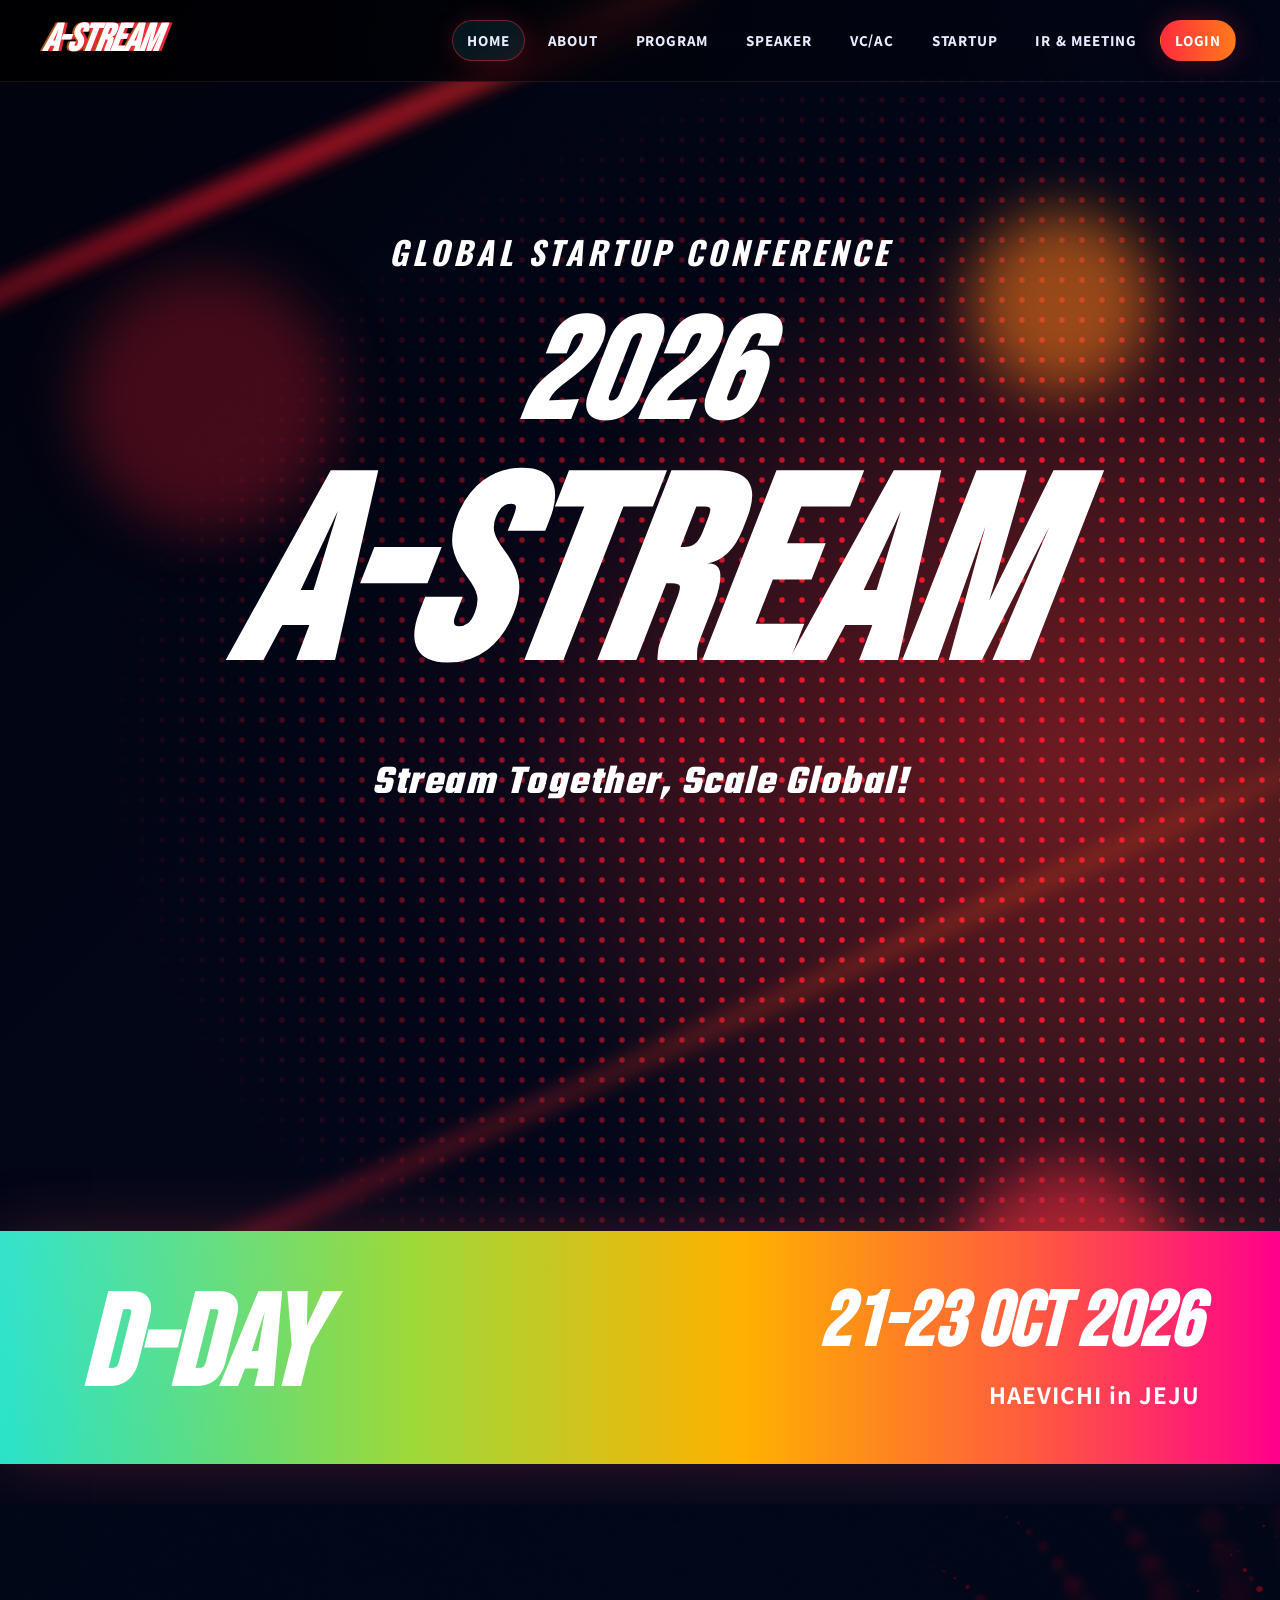
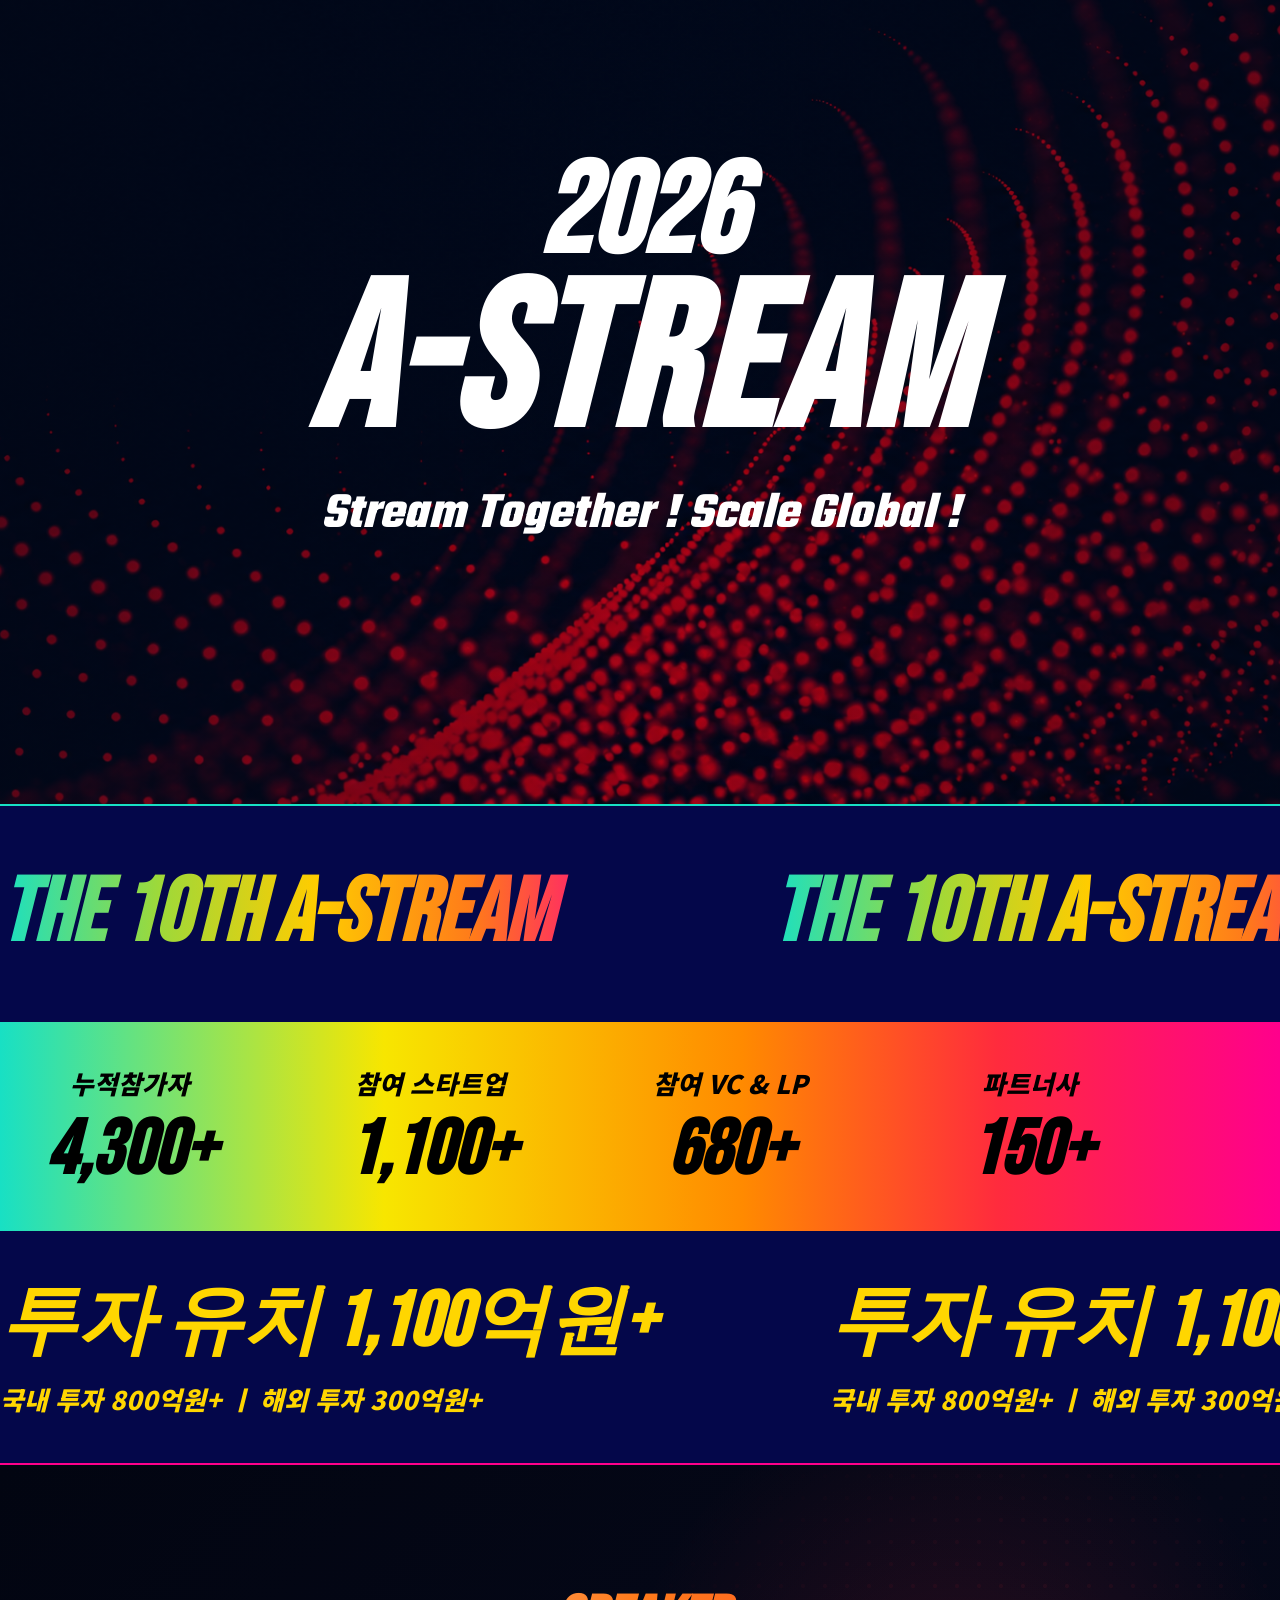
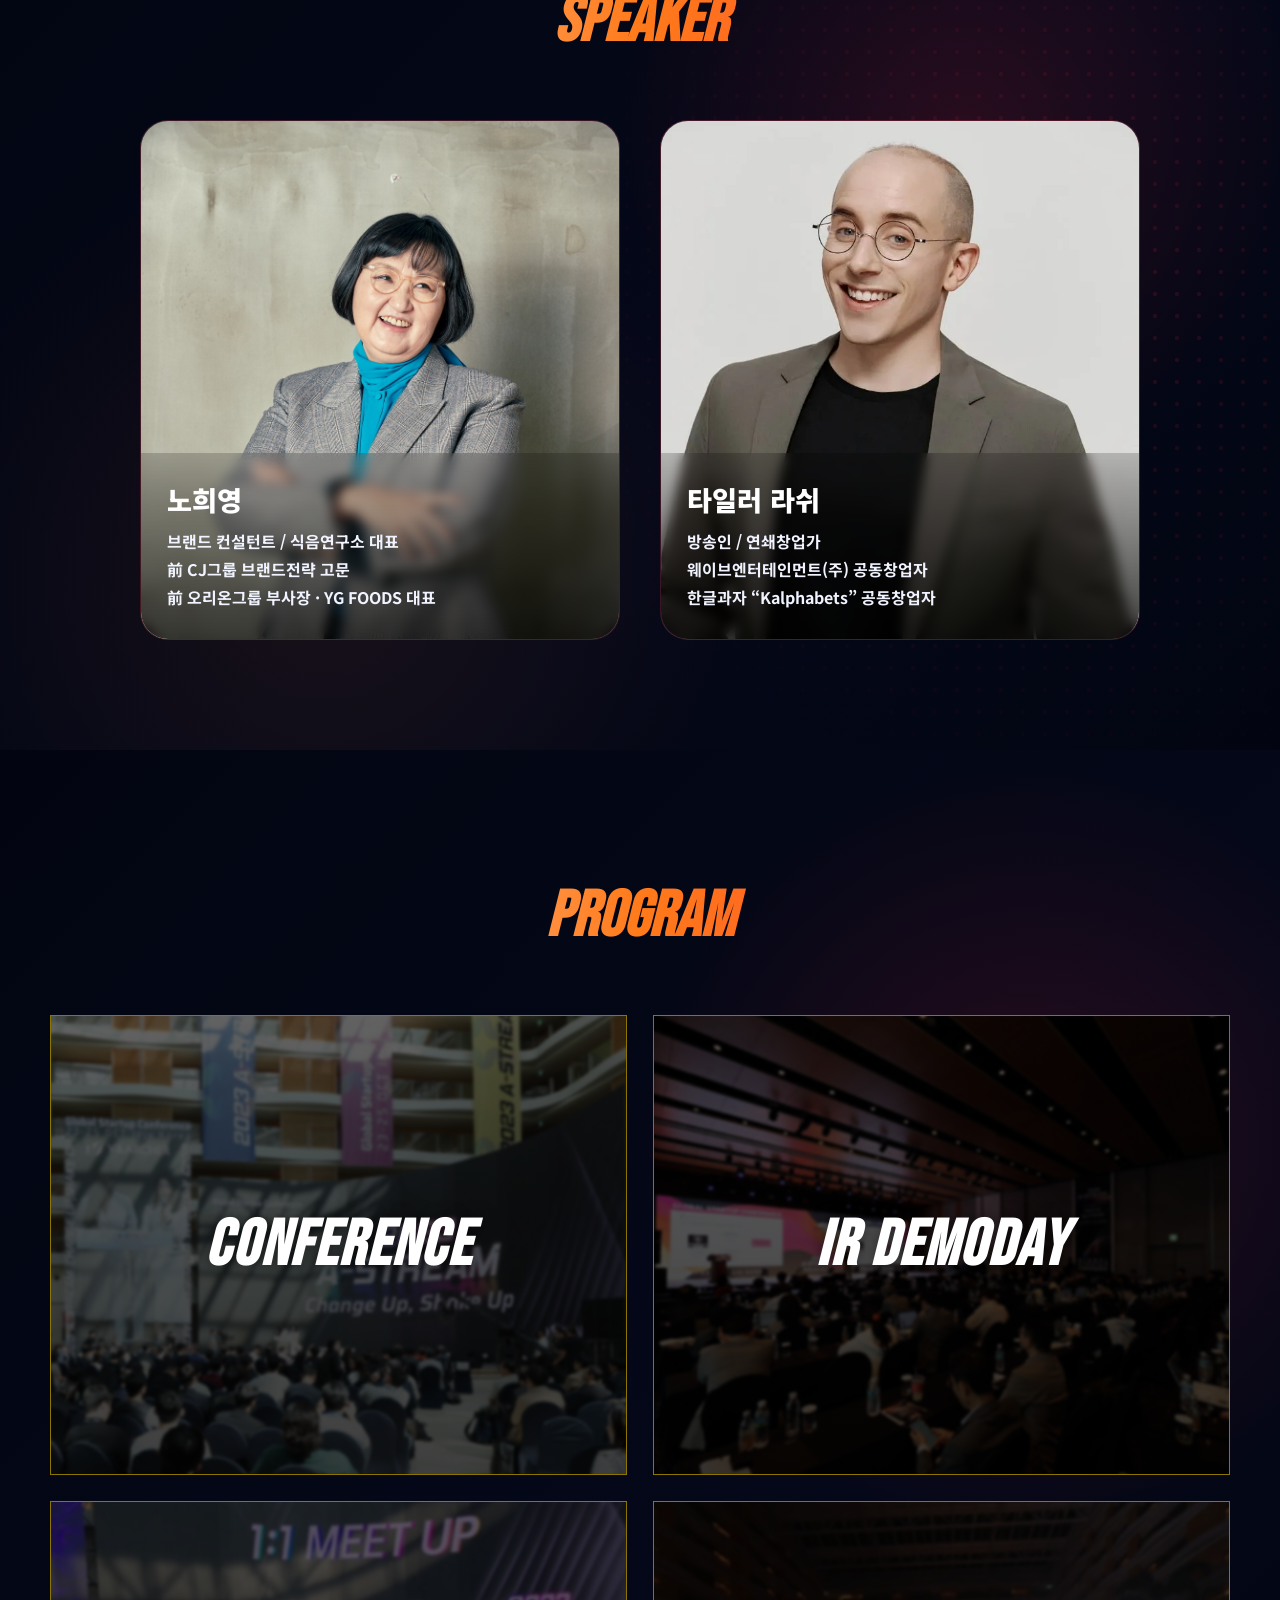
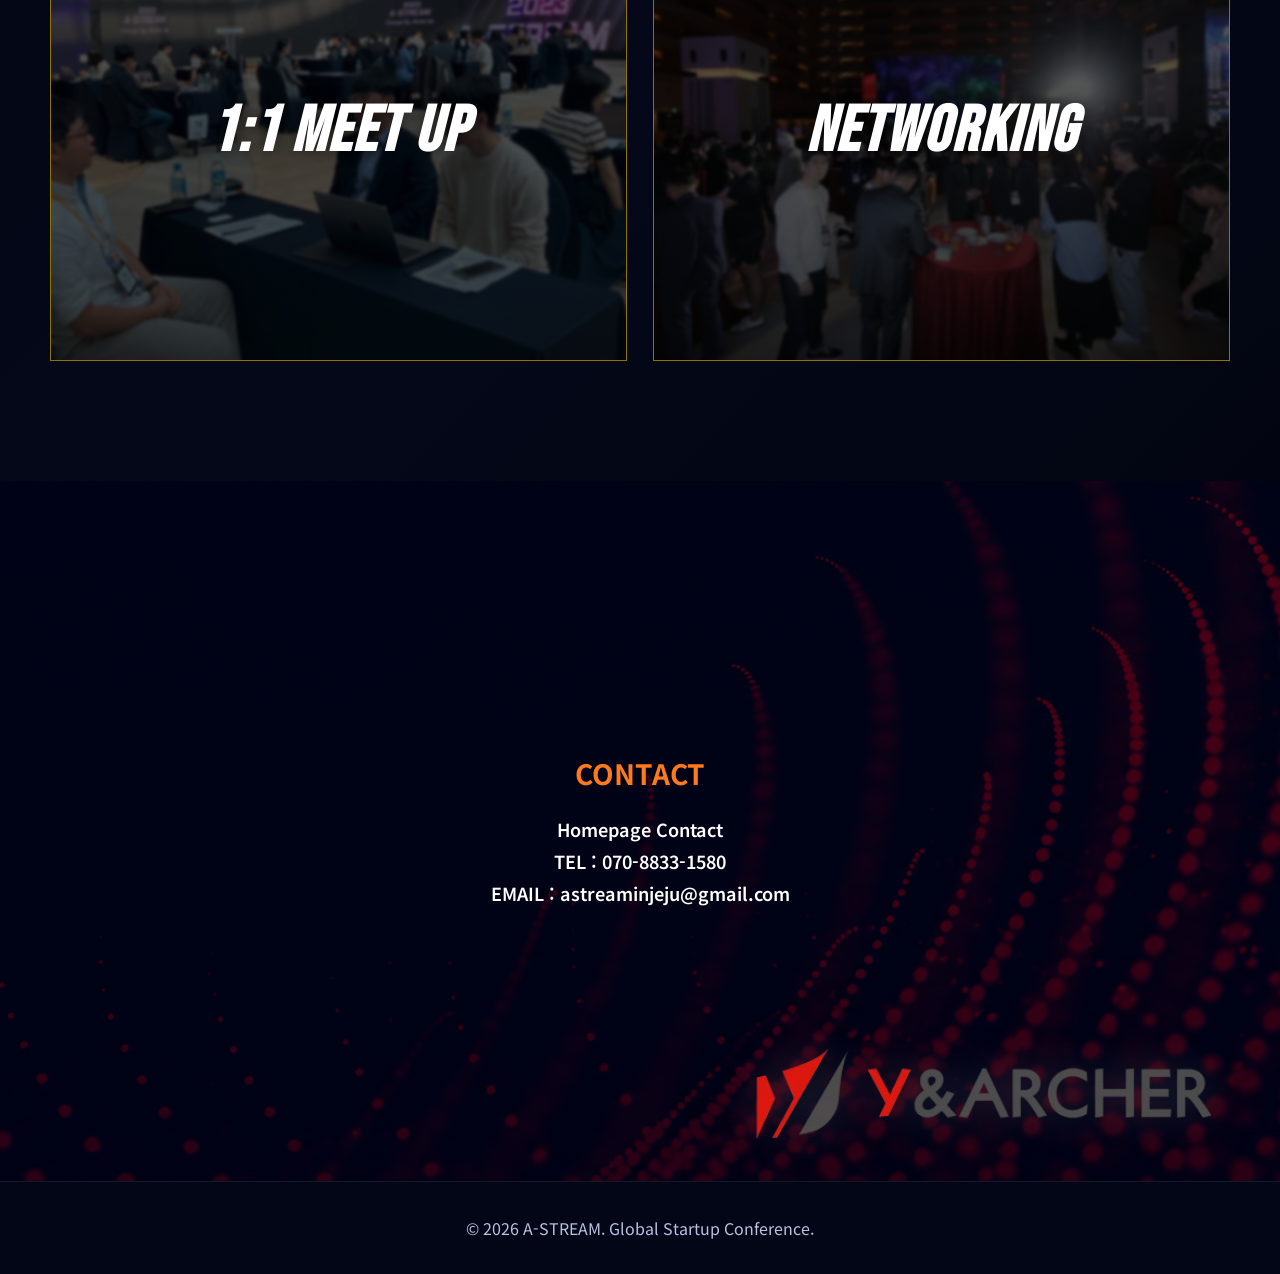
==== commit 2ebb988a: "logoupdate" ====
--- a/index.html
+++ b/index.html
@@ -202,6 +202,8 @@
     <p>Homepage Contact</p>
     <p>TEL : 070-8833-1580</p>
     <p>EMAIL : astreaminjeju@gmail.com</p>
+
+    <img src="images/와이앤아처 로고.png" alt="company logo" class="contact-logo">
   </div>
 
 </section>
--- a/style.css
+++ b/style.css
@@ -1072,4 +1072,51 @@
 
   font-size:14px;
   letter-spacing:2px;
-}+}
+
+.contact-left{
+  display:none;
+}
+
+.scaleup-contact{
+  justify-content:center;
+  align-items:center;
+  text-align:center;
+}
+
+.contact-right{
+  text-align:center;
+}
+
+/* CONTACT LOGO */
+
+.scaleup-contact{
+  position:relative;
+}
+
+.contact-logo{
+  position:absolute;
+
+  right:-35px;
+  bottom:-25px;
+
+  width:650px;
+
+  opacity:.95;
+
+  z-index:5;
+
+  filter:
+    drop-shadow(0 0 20px rgba(255,255,255,.15));
+
+  transition:.4s ease;
+}
+
+.contact-logo img{
+  width:100%;
+  display:block;
+}
+
+.contact-logo:hover{
+  transform:scale(1.05);
+}
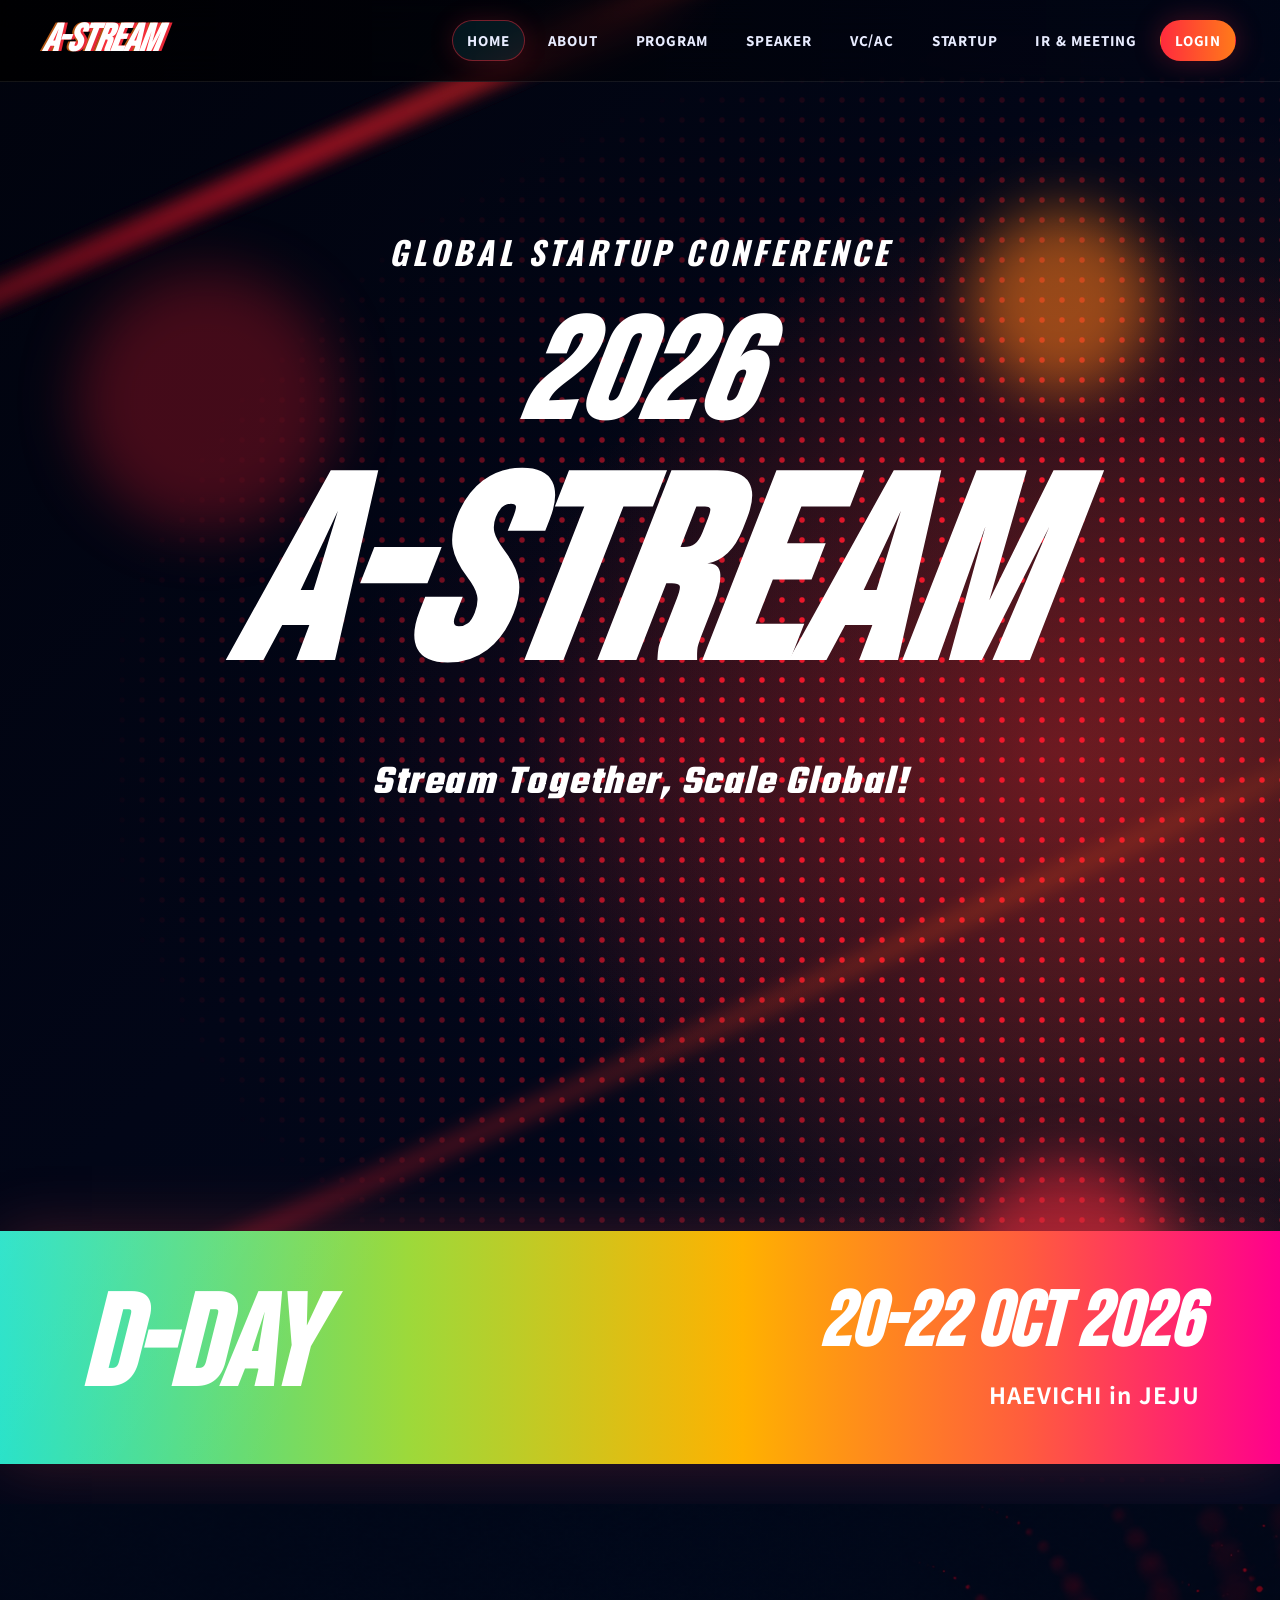
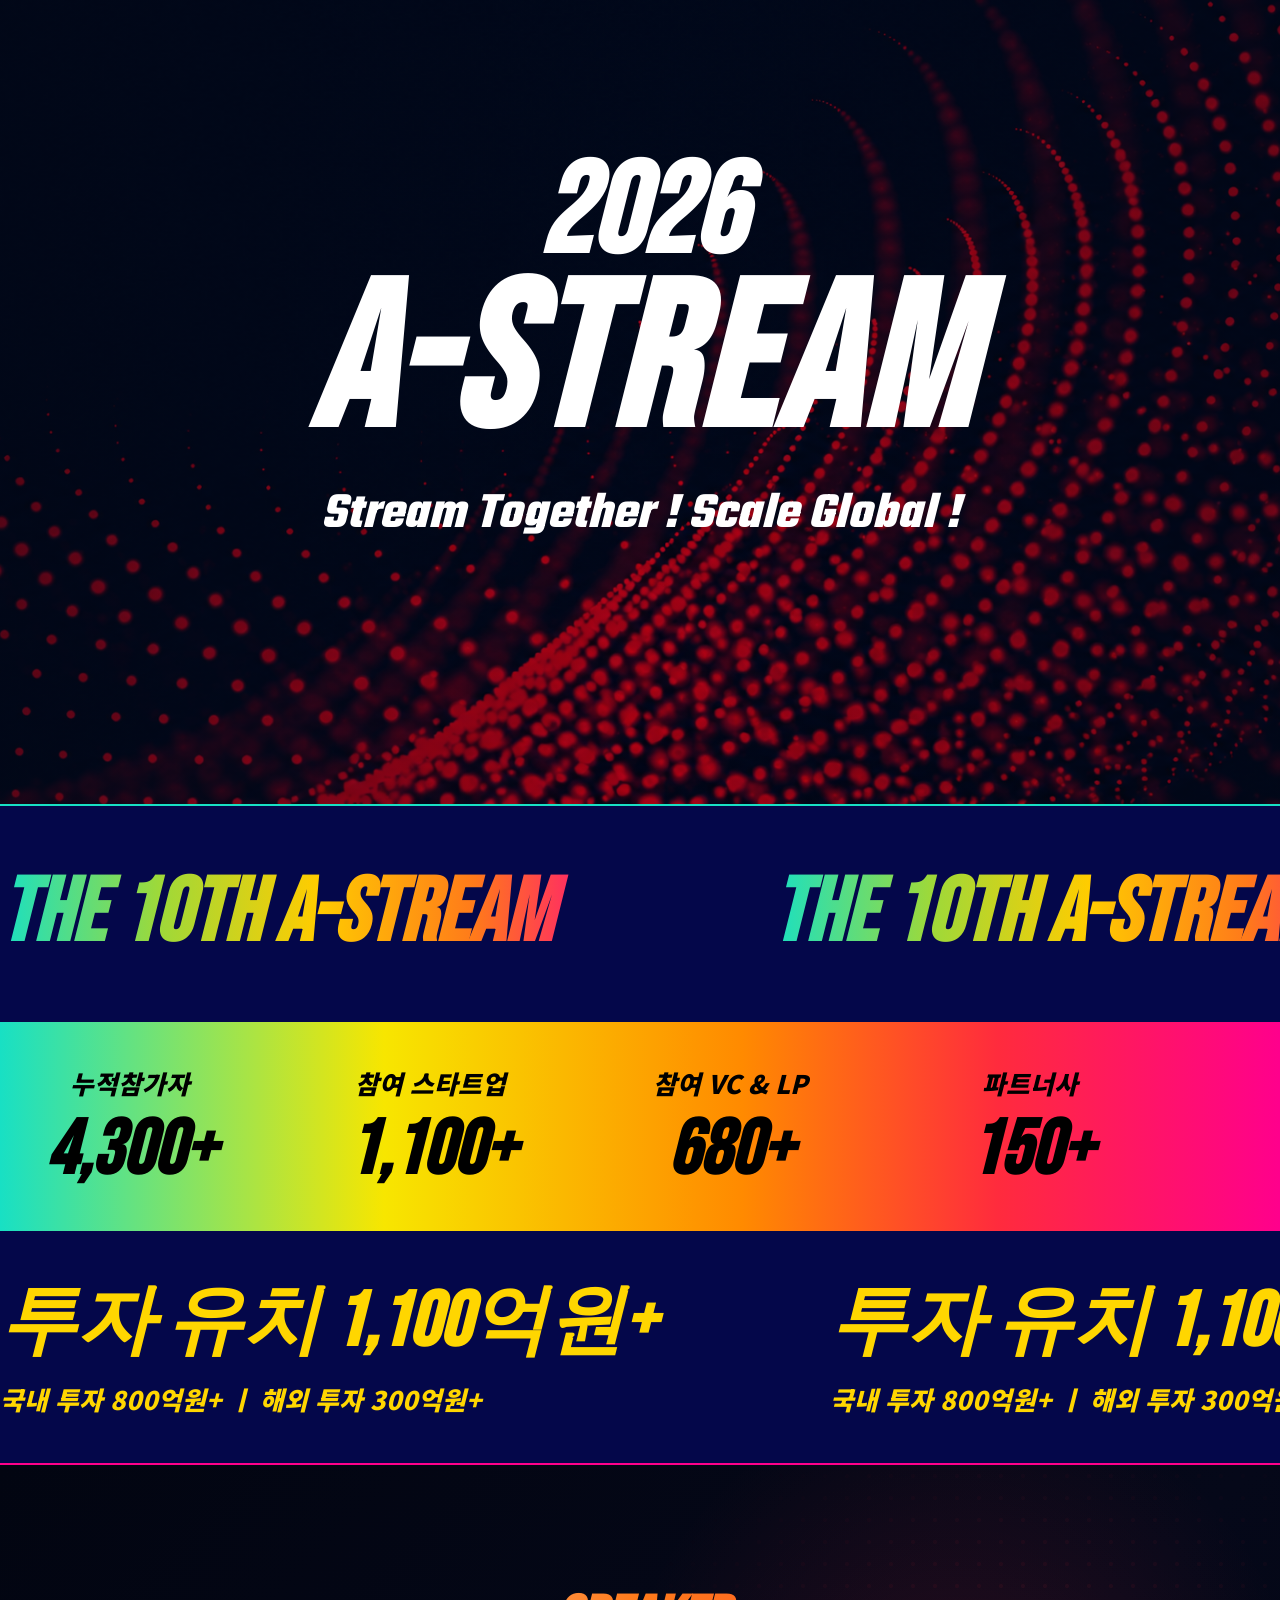
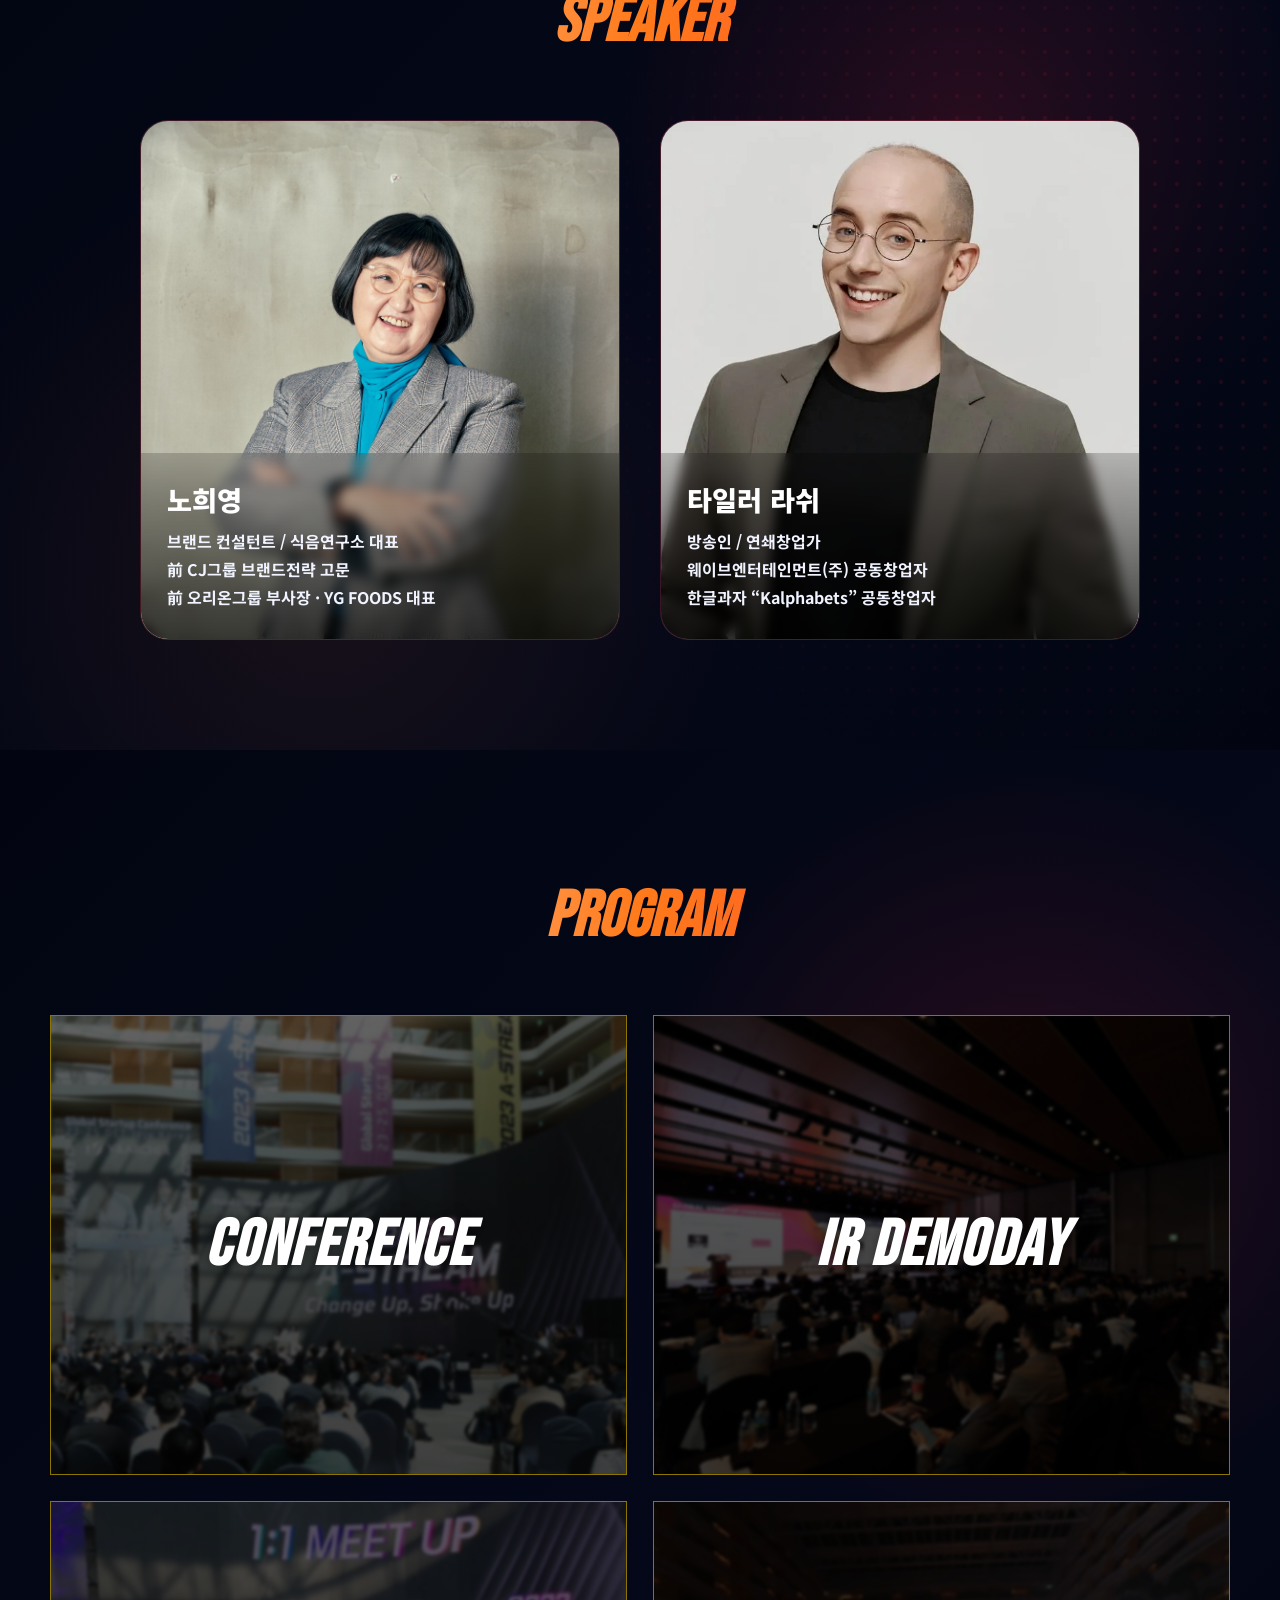
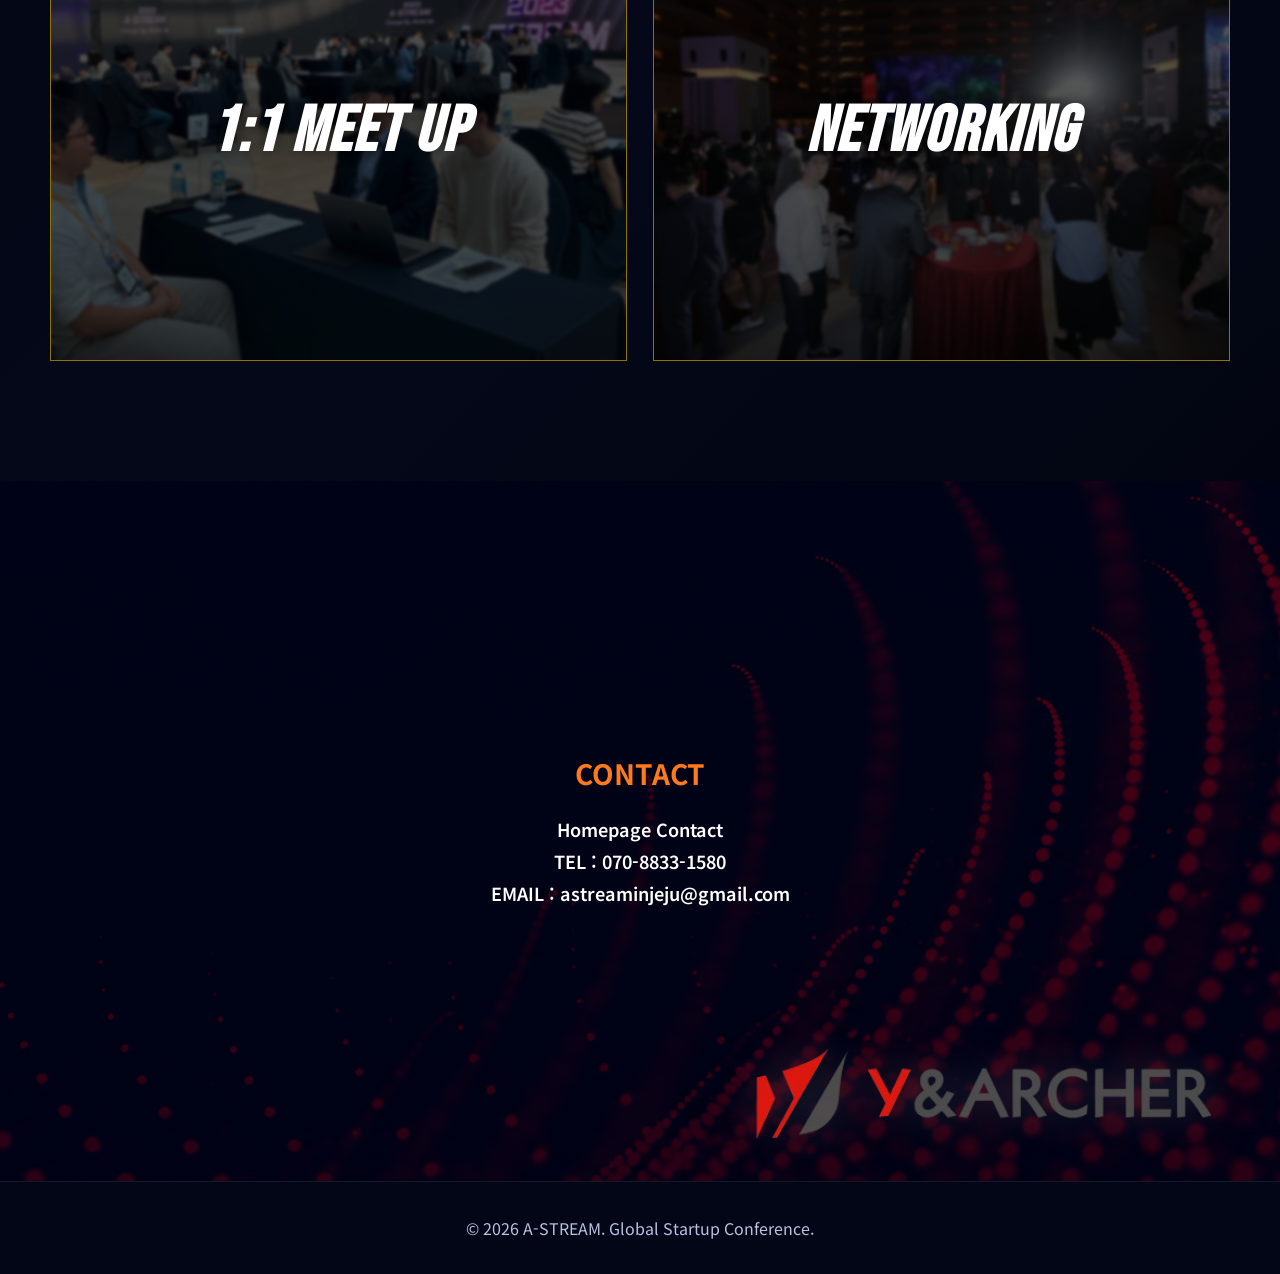
==== commit 2b9ccaef: "aboutupdate" ====
--- a/index.html
+++ b/index.html
@@ -57,7 +57,7 @@
       </div>
 
       <div class="banner-right">
-        <h3>21-23 OCT 2026</h3>
+        <h3>20-22 OCT 2026</h3>
         <p>HAEVICHI in JEJU</p>
       </div>
     </div>
@@ -192,7 +192,7 @@
 
     <div class="contact-info">
       <span>GLOBAL STARTUP CONFERENCE</span>
-      <span>21–23 OCT 2026 · HAEVICHI JEJU</span>
+      <span>20–22 OCT 2026 · HAEVICHI JEJU</span>
     </div>
   </div>
 
--- a/style.css
+++ b/style.css
@@ -552,9 +552,43 @@
 .about-visual-content{position:relative;z-index:2;width:100%;max-width:1050px;text-align:center}
 .about-visual-content h1{font-family:var(--font-display);font-style:italic;font-size:clamp(4rem,9vw,8rem);color:white;line-height:.9;margin-bottom:60px;letter-spacing:2px;text-shadow:0 0 18px rgba(255,255,255,.24),0 0 40px rgba(255,43,61,.28)}
 .about-info-table{max-width:1000px;margin:0 auto;display:grid;gap:28px;text-align:left}
-.about-info-row{display:grid;grid-template-columns:190px 1fr;gap:40px;align-items:center;color:white;font-family:'Oswald','Noto Sans KR',sans-serif;font-style:italic}
-.about-info-row strong{font-size:clamp(1.8rem,3vw,2.8rem);font-weight:900;text-align:right;color:white;text-shadow:2px 0 rgba(255,43,61,.85),-2px 0 rgba(255,122,26,.65)}
-.about-info-row span{font-size:clamp(1.6rem,3vw,2.6rem);font-weight:900;color:white;text-shadow:2px 0 rgba(255,43,61,.85),-2px 0 rgba(255,122,26,.65)}
+.about-info-row{display:grid;grid-template-columns:180px 1fr;gap:34px;align-items:center;color:white;}
+.about-info-row strong{
+
+  font-family:'Montserrat','Noto Sans KR',sans-serif;
+
+  font-size:1.35rem;
+
+  font-weight:900;
+
+  letter-spacing:3px;
+
+  text-align:right;
+
+  color:#ff7a1a;
+
+  font-style:normal;
+
+  text-shadow:none;
+}
+.about-info-row span{
+
+  font-family:'Montserrat','Noto Sans KR',sans-serif;
+
+  font-size:1.9rem;
+
+  font-weight:800;
+
+  letter-spacing:.3px;
+
+  color:white;
+
+  font-style:normal;
+
+  text-shadow:none;
+
+  white-space:nowrap;
+}
 .about-blobs span{position:absolute;z-index:1;width:110px;height:110px;border-radius:50%;background:var(--red);filter:blur(8px);opacity:.55;animation:blobFloat 7s ease-in-out infinite alternate}
 .about-blobs span:nth-child(1){left:-30px;top:18%;width:160px;height:160px}
 .about-blobs span:nth-child(2){right:18%;top:4%;width:130px;height:130px;background:var(--orange)}
